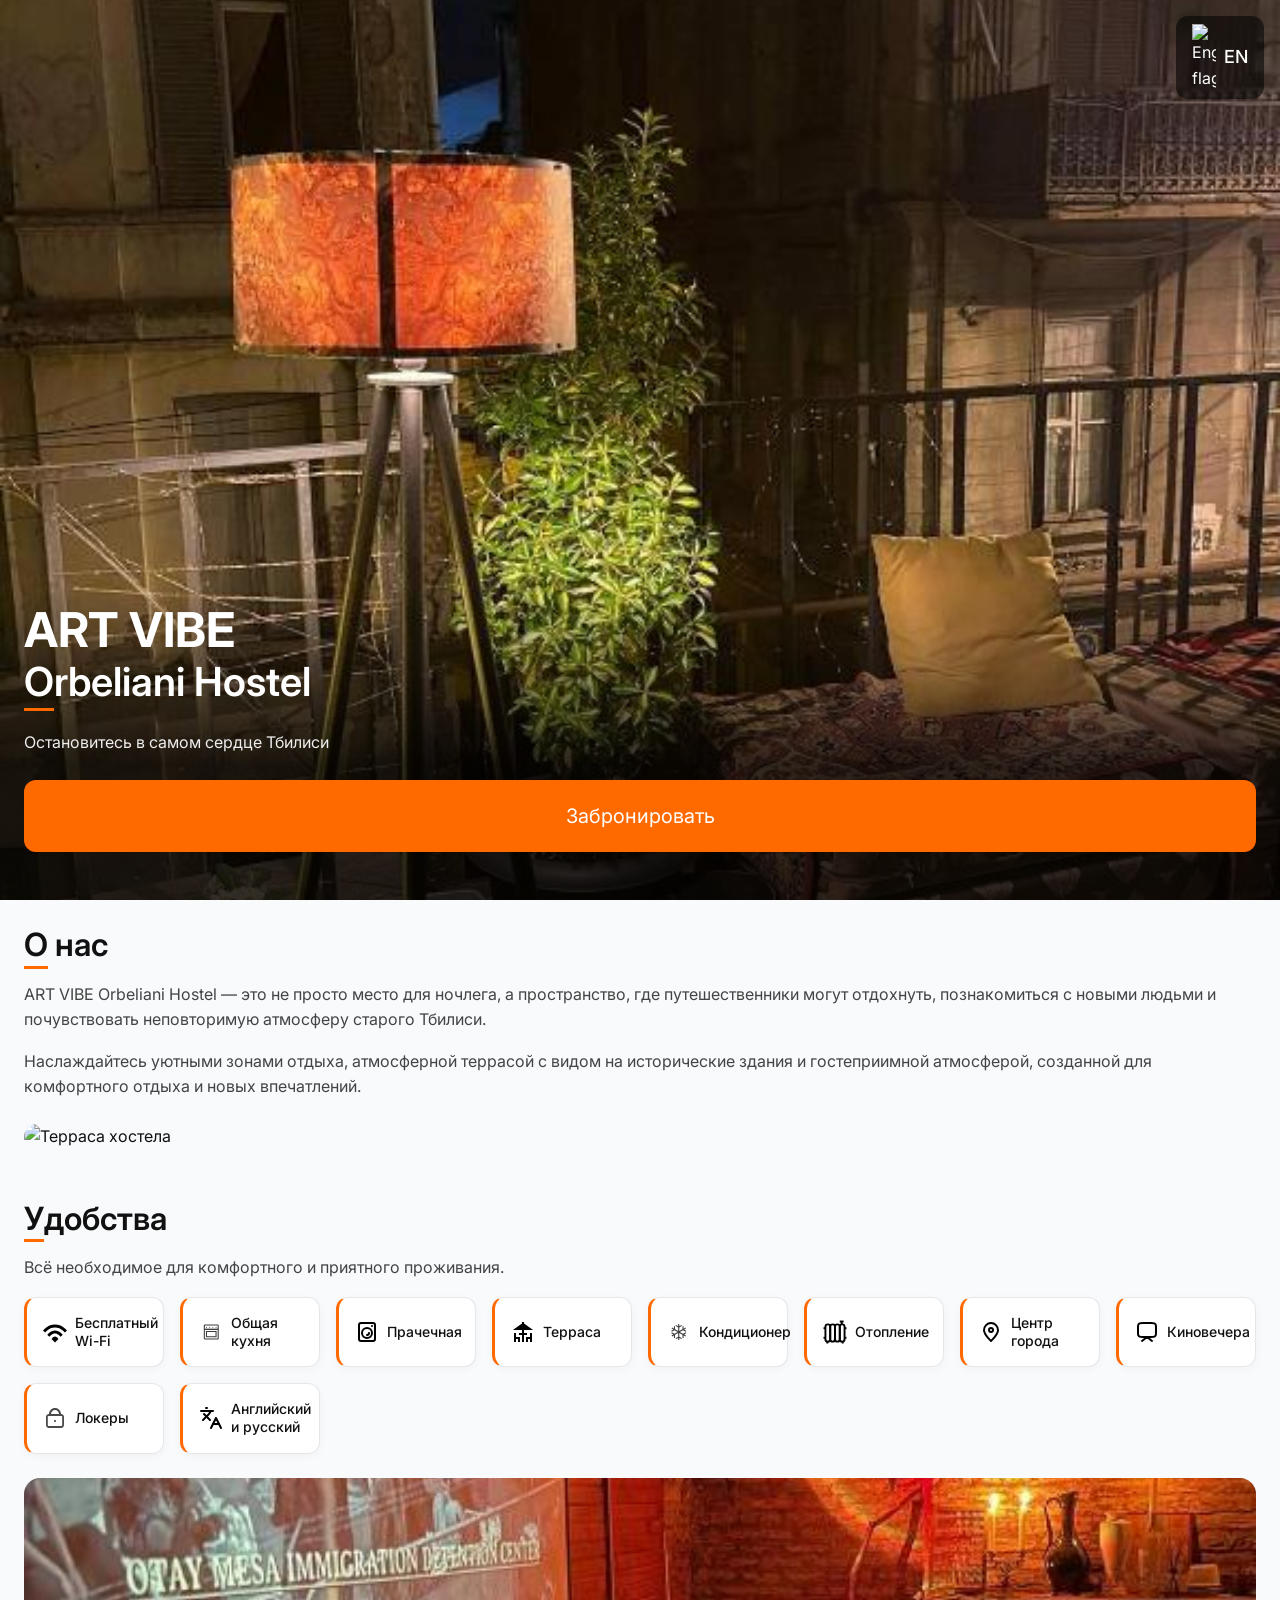
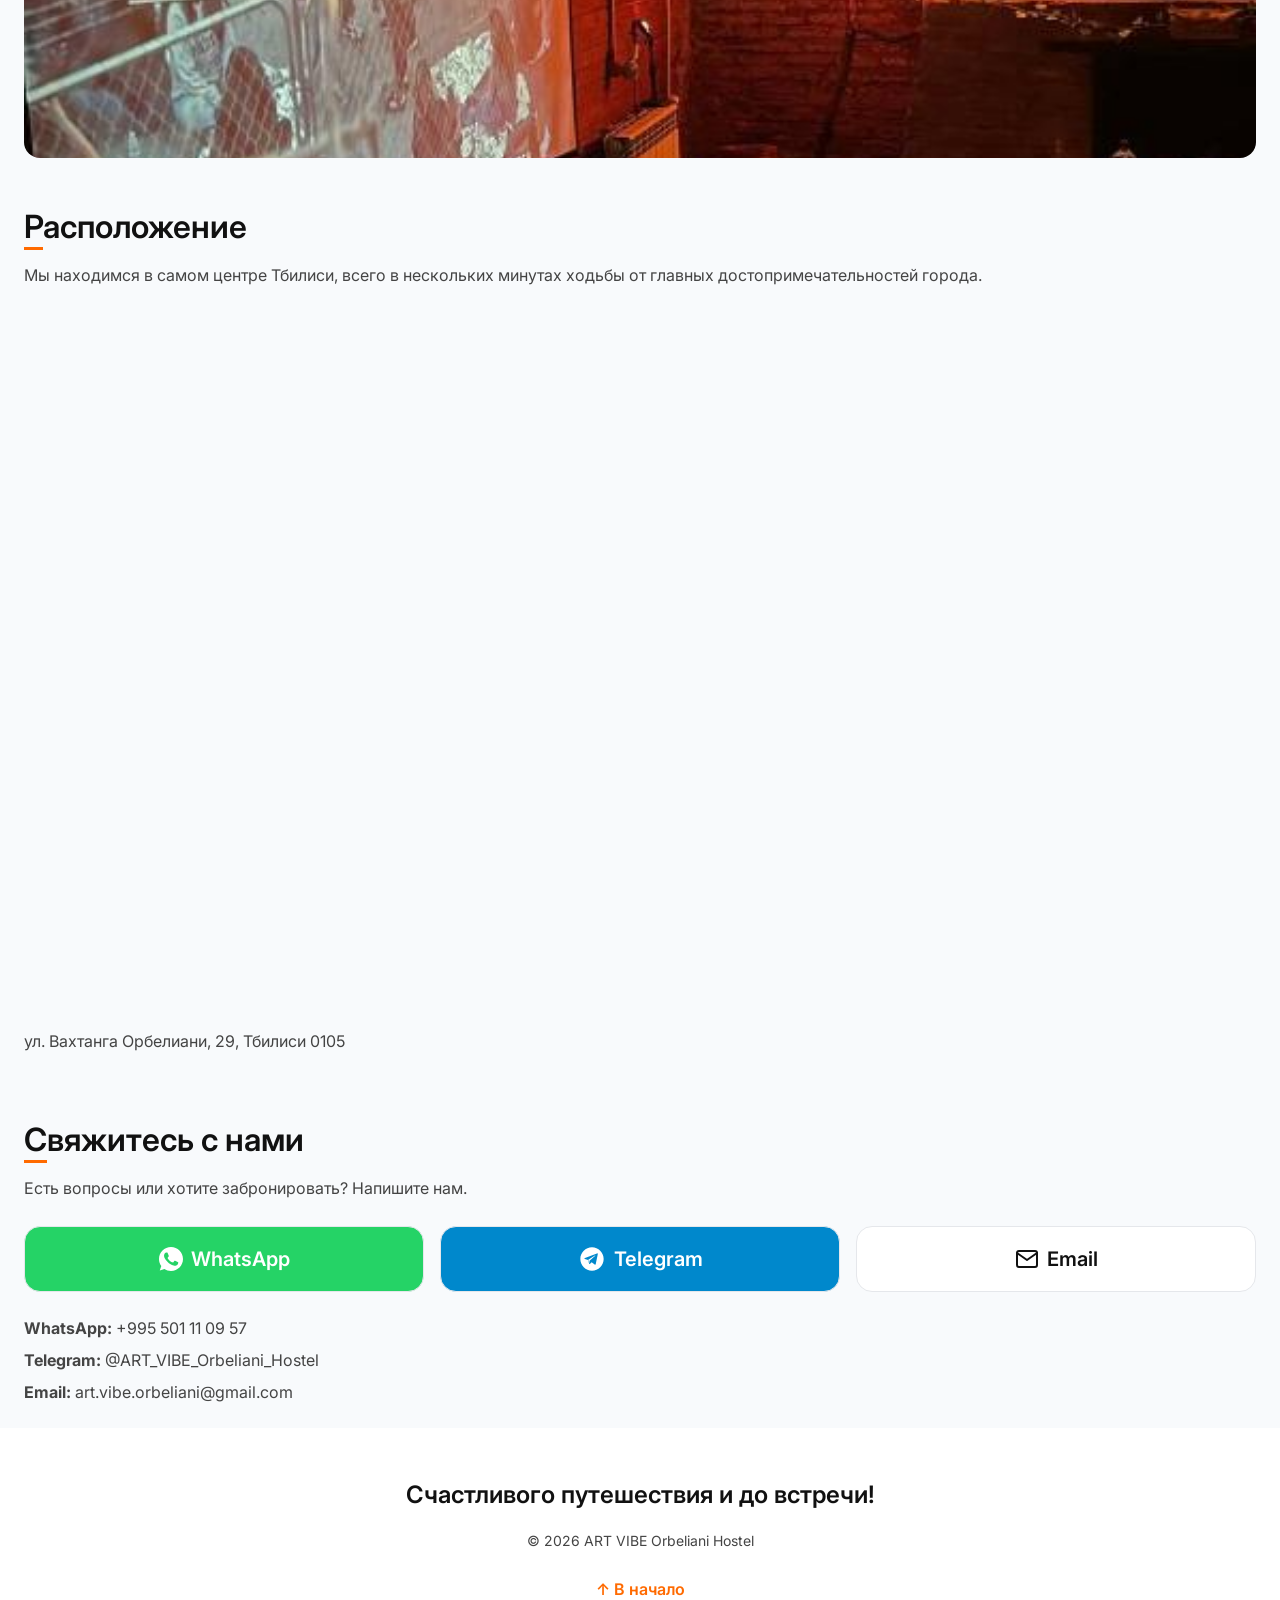
==== ru.html @ 994a5fe6 "Adjust spacing, change hostel to Hostel in the hero." ====
<!DOCTYPE html>
<html lang="ru">
<head>
  <meta charset="UTF-8" />
  <meta name="viewport" content="width=device-width, initial-scale=1.0" />
  <title>ART VIBE Orbeliani Hostel</title>
  <meta name="description" content="ART VIBE Orbeliani Hostel — уютный хостел в сердце Тбилиси. Бесплатный WiFi, общая кухня, терраса и многое другое.">
  <link rel="stylesheet" href="style.css">
  <link rel="icon" type="image/x-icon" href="Assets/favicon.ico">
</head>

<body>
  <main>

    <section id="hero">
      <a href="index.html" id="language-btn">
        <img src="Assets/Icons/uk-flag.svg" alt="English flag" aria-label="Switch to English" id="flag">
        <span>EN</span>
      </a>

      <div id="hero-overlay">
        <h1>
          <span id="big-title">ART VIBE</span>
          <span id="small-title"><span>O</span>rbeliani Hostel</span>
        </h1>

        <p id="hero-description">
          Остановитесь в самом сердце Тбилиси
        </p>

        <a id="book-btn" href="#contact">
          Забронировать
        </a>
      </div>
    </section>

    <section id="about">
      <h2><span>О</span> нас</h2>

      <p>
        ART VIBE Orbeliani Hostel — это не просто место для ночлега, а пространство, где путешественники могут отдохнуть, познакомиться с новыми людьми и почувствовать неповторимую атмосферу старого Тбилиси.
      </p>

      <p>
        Наслаждайтесь уютными зонами отдыха, атмосферной террасой с видом на исторические здания и гостеприимной атмосферой, созданной для комфортного отдыха и новых впечатлений.
      </p>

      <img src="Assets/about-image.jpg" alt="Терраса хостела" id="about-image">
    </section>

    <section id="amenities">
      <h2><span>У</span>добства</h2>

      <p>Всё необходимое для комфортного и приятного проживания.</p>

      <div id="amenities-container">

        <div class="amenity-item">
          <img src="Assets/Icons/wifi.svg" alt="Бесплатный Wi-Fi">
          <span>Бесплатный Wi-Fi</span>
        </div>

        <div class="amenity-item">
          <img src="Assets/Icons/kitchen.svg" alt="Общая кухня">
          <span>Общая кухня</span>
        </div>

        <div class="amenity-item">
          <img src="Assets/Icons/laundry.svg" alt="Прачечная">
          <span>Прачечная</span>
        </div>

        <div class="amenity-item">
          <img src="Assets/Icons/balcony.svg" alt="Терраса">
          <span>Терраса</span>
        </div>

        <div class="amenity-item">
          <img src="Assets/Icons/ac.svg" alt="Кондиционер">
          <span>Кондиционер</span>
        </div>

        <div class="amenity-item">
          <img src="Assets/Icons/heating.svg" alt="Отопление">
          <span>Отопление</span>
        </div>

        <div class="amenity-item">
          <img src="Assets/Icons/location.svg" alt="Центр города">
          <span>Центр города</span>
        </div>

        <div class="amenity-item">
          <img src="Assets/Icons/movie.svg" alt="Киновечера">
          <span>Киновечера</span>
        </div>

        <div class="amenity-item">
          <img src="Assets/Icons/locker.svg" alt="Локеры">
          <span>Локеры</span>
        </div>

        <div class="amenity-item">
          <img src="Assets/Icons/languages.svg" alt="Персонал говорит на английском и русском">
          <span>Английский и русский</span>
        </div>

      </div>

      <img src="Assets/Basement/projector.jpg" alt="Киновечер" id="amenities-image">
    </section>

    <section id="location">
      <h2><span>Р</span>асположение</h2>

      <p>
        Мы находимся в самом центре Тбилиси, всего в нескольких минутах ходьбы от главных достопримечательностей города.
      </p>

      <iframe src="https://www.google.com/maps/embed?pb=!1m18!1m12!1m3!1d2979.0069680717093!2d44.80125047466768!3d41.69878527662424!2m3!1f0!2f0!3f0!3m2!1i1024!2i768!4f13.1!3m3!1m2!1s0x40440d5fcd82bead%3A0xa5d1a25f08f03c2b!2sART%20VIBE%20Orbeliani%20Hostel!5e0!3m2!1sen!2sge!4v1784558521111!5m2!1sen!2sge"
        width="600"
        height="450"
        style="border:0;"
        allowfullscreen=""
        loading="lazy"
        referrerpolicy="strict-origin-when-cross-origin">
      </iframe>

      <p id="location-address">
        ул. Вахтанга Орбелиани, 29, Тбилиси 0105
      </p>
    </section>

    <section id="contact">
      <h2><span>С</span>вяжитесь с нами</h2>

      <p>
        Есть вопросы или хотите забронировать? Напишите нам.
      </p>

      <div class="contact-actions">
        <a href="https://wa.me/995501110957" class="contact-btn whatsapp-btn" target="_blank">
          <img src="Assets/Icons/whatsapp.svg" alt="WhatsApp">
          <span>WhatsApp</span>
        </a>

        <a href="https://t.me/ART_VIBE_Orbeliani_Hostel" class="contact-btn telegram-btn" target="_blank">
          <img src="Assets/Icons/telegram.svg" alt="Telegram">
          <span>Telegram</span>
        </a>

        <a href="mailto:art.vibe.orbeliani@gmail.com" class="contact-btn">
          <img src="Assets/Icons/email.svg" alt="Email">
          <span>Email</span>
        </a>

      </div>

      <div class="contact-info">
        <p><strong>WhatsApp:</strong> +995 501 11 09 57</p>
        <p><strong>Telegram:</strong> @ART_VIBE_Orbeliani_Hostel</p>
        <p><strong>Email:</strong> art.vibe.orbeliani@gmail.com</p>
      </div>
    </section>

  </main>

  <footer>
    <p id="footer-message">
      Счастливого путешествия и до встречи!
    </p>

    <p id="copyright">
      &copy; 2026 ART VIBE Orbeliani Hostel
    </p>

    <a href="#hero" id="back-to-top">
      ↑ В начало
    </a>
  </footer>

</body>
</html>
---- style.css ----
@import url('https://fonts.googleapis.com/css2?family=Inter:ital,opsz,wght@0,14..32,100..900;1,14..32,100..900&display=swap');

:root {
  --primary-color: #FF6A00;
  --bg-color: #FFFFFF;
  --section-bg-color: #F8FAFC;
  --text-color: #111;
  --light-text-color: #FFF;
  --secondary-text-color: #444;
  --secondary-light-text-color: #EEE;
  --border-color: #E5E7EB;

  --font-main: "Inter", system-ui, sans-serif;

  --fs-big-title: 3rem;
  --fs-title: 2.5rem;
  --fs-section-title: 2rem;
  --fs-subtitle: 1.5rem; 
  --fs-button: 1.25rem;
  --fs-body: 1rem; 
  --fs-small: 0.875rem;

  --space-1: 0.5rem;
  --space-2: 1rem;
  --space-25: 1.25rem;
  --space-3: 1.5rem; 
  --space-4: 3rem;

  --radius-sm: 0.75rem;
  --radius-md: 1rem; 
  --radius-lg: 1.5rem;
}

* {
  margin: 0;
  padding: 0;
  box-sizing: border-box;
}

  html {
  scroll-behavior: smooth;
}

body {
  font-family: var(--font-main);
  font-size: var(--fs-body); 
  line-height: 1.6; 
  color: var(--text-color); 
  background: var(--bg-color);
}

img { 
  width: 100%; 
  height: auto; 
  display: block;
  object-fit: cover;
} 

a { 
  color: inherit; 
  text-decoration: none; 
}

#hero {
  background-image: linear-gradient(to bottom, rgba(0,0,0,0) 65%, rgba(0,0,0,0.80) 85%), url('Assets/balcony.jpg');
  height: 100vh;
  background-size: cover;
  background-position: center;
  background-repeat: no-repeat;
  position: relative;
  color: var(--light-text-color);
}

#language-btn {
  position: absolute;
  right: var(--space-2);
  top: var(--space-2);

  background: rgba(0, 0, 0, 0.55);
  display: inline-flex;
  align-items: center; 
  gap: var(--space-1); 
  padding: var(--space-1) var(--space-2);
  border-radius: var(--radius-sm);
}

#flag {
  width: 24px;
}

#language-btn > span {
  font-size: 18px;
  font-weight: 500;
}

#hero-overlay {
  position: absolute;
  bottom: var(--space-4);
  padding: 0 var(--space-3);
  width: 100%;
}

h1 {
  display: flex;
  flex-direction: column;
  line-height: 1.2;
  margin-bottom: var(--space-3);
}

#big-title {
  font-size: var(--fs-big-title);
  font-weight: 700;
}

#small-title {
  font-size: var(--fs-title);
  font-weight: 600;
}

#small-title span {
  border-bottom: 3px solid var(--primary-color);
  padding-bottom: 0.1rem;
}

#hero-description {
  font-size: var(--fs-body);
  color: var(--secondary-light-text-color);
  font-weight: 400;
  margin-bottom: var(--space-3);
}

#book-btn {
  display: inline-flex;
  align-items: center;
  justify-content: center;
  gap: var(--space-1);
  background: var(--primary-color);
  color: var(--light-text-color);
  font-size: var(--fs-button);
  font-weight: 400;
  padding: var(--space-25);
  border-radius: var(--radius-sm);
  border: none;
  cursor: pointer;
  width: 100%;
} 

section:not(#hero) {
  padding:  var(--space-3) var(--space-3);
  background: var(--section-bg-color);
}
#about {
  padding-top: var(--space-4);
}

h2 {
  font-size: var(--fs-section-title);
  font-weight: 600;
  margin-bottom: var(--space-2);
  line-height: 1.3;
}

section > p {
  margin-bottom: var(--space-2);
  color: var(--secondary-text-color); 
}

section > img {
  margin-top: var(--space-3);
  border-radius: var(--radius-md);
  max-height: 280px;
}

h2 span {
  border-bottom: 3px solid var(--primary-color);
  padding-bottom: 0.1rem;
}

#amenities-container {
  display: grid;
  grid-template-columns: repeat(auto-fill, minmax(130px, 1fr));
  gap: var(--space-2);
}

.amenity-item {
  display: flex;
  align-items: center;
  gap: var(--space-1);
  
  background: var(--bg-color);
  padding: var(--space-2) var(--space-2);

  border-radius: var(--radius-sm);
  border: 1px solid var(--border-color);
  border-left: 3px solid var(--primary-color);
  box-shadow: 0 2px 8px rgba(0, 0, 0, 0.04);
}

.amenity-item > img {
  width: 1.5rem; 
  height: 1.5rem; 
  flex-shrink: 0;
}

.amenity-item span { 
  font-size: var(--fs-small); font-weight: 500; 
  line-height: 1.3; 
}

iframe {
  width: 100%;
  height: auto;
  aspect-ratio: 16 / 9;
  border: none;
  border-radius: var(--radius-md);
  margin-bottom: var(--space-2);
}

#location > p:nth-child(2) {
  margin-bottom: var(--space-3);
}
.contact-actions {
  display: grid;
  gap: var(--space-2);
  margin: var(--space-3) 0;
}

.contact-btn {
  display: flex;
  align-items: center;
  justify-content: center;
  gap: var(--space-1);

  width: 100%;
  padding: var(--space-2);

  background: var(--bg-color);
  border: 1px solid var(--border-color);
  border-radius: var(--radius-md);

  font-weight: 600;
  font-size: var(--fs-button);

  transition: transform 0.2s ease,
              box-shadow 0.2s ease,
              background-color 0.2s ease;
}

.contact-btn img {
  width: 1.5rem;
  height: 1.5rem;
}

.telegram-btn img {
  width: 1.75rem;
  height: 1.75rem;
}

.whatsapp-btn {
  background: #25D366;
  color: var(--light-text-color);
}

.telegram-btn {
  background: #0088CC;
  color: var(--light-text-color);
}

.contact-btn:hover {
  transform: translateY(-2px);
  box-shadow: 0 6px 16px rgba(0, 0, 0, 0.08);
}

.contact-info {
  display: grid;
  gap: 0.5rem;
  margin-top: var(--space-3);
}

.contact-info p {
  color: var(--secondary-text-color);
  line-height: 1.5;
}

@media (min-width: 768px) {
  .contact-actions {
    grid-template-columns: repeat(3, 1fr);
  }
}

footer {
  padding: var(--space-4) var(--space-3);

  display: flex;
  flex-direction: column;
  align-items: center;
  gap: var(--space-2);

  text-align: center;
}

#footer-message {
  font-size: var(--fs-subtitle);
  font-weight: 600;
}

#copyright {
  font-size: var(--fs-small);
  color: var(--secondary-text-color);
}

#back-to-top {
  margin-top: var(--space-1);
  color: var(--primary-color);
  font-weight: 600;
  transition: opacity 0.2s ease;
}

#back-to-top:hover {
  opacity: 0.8;
}
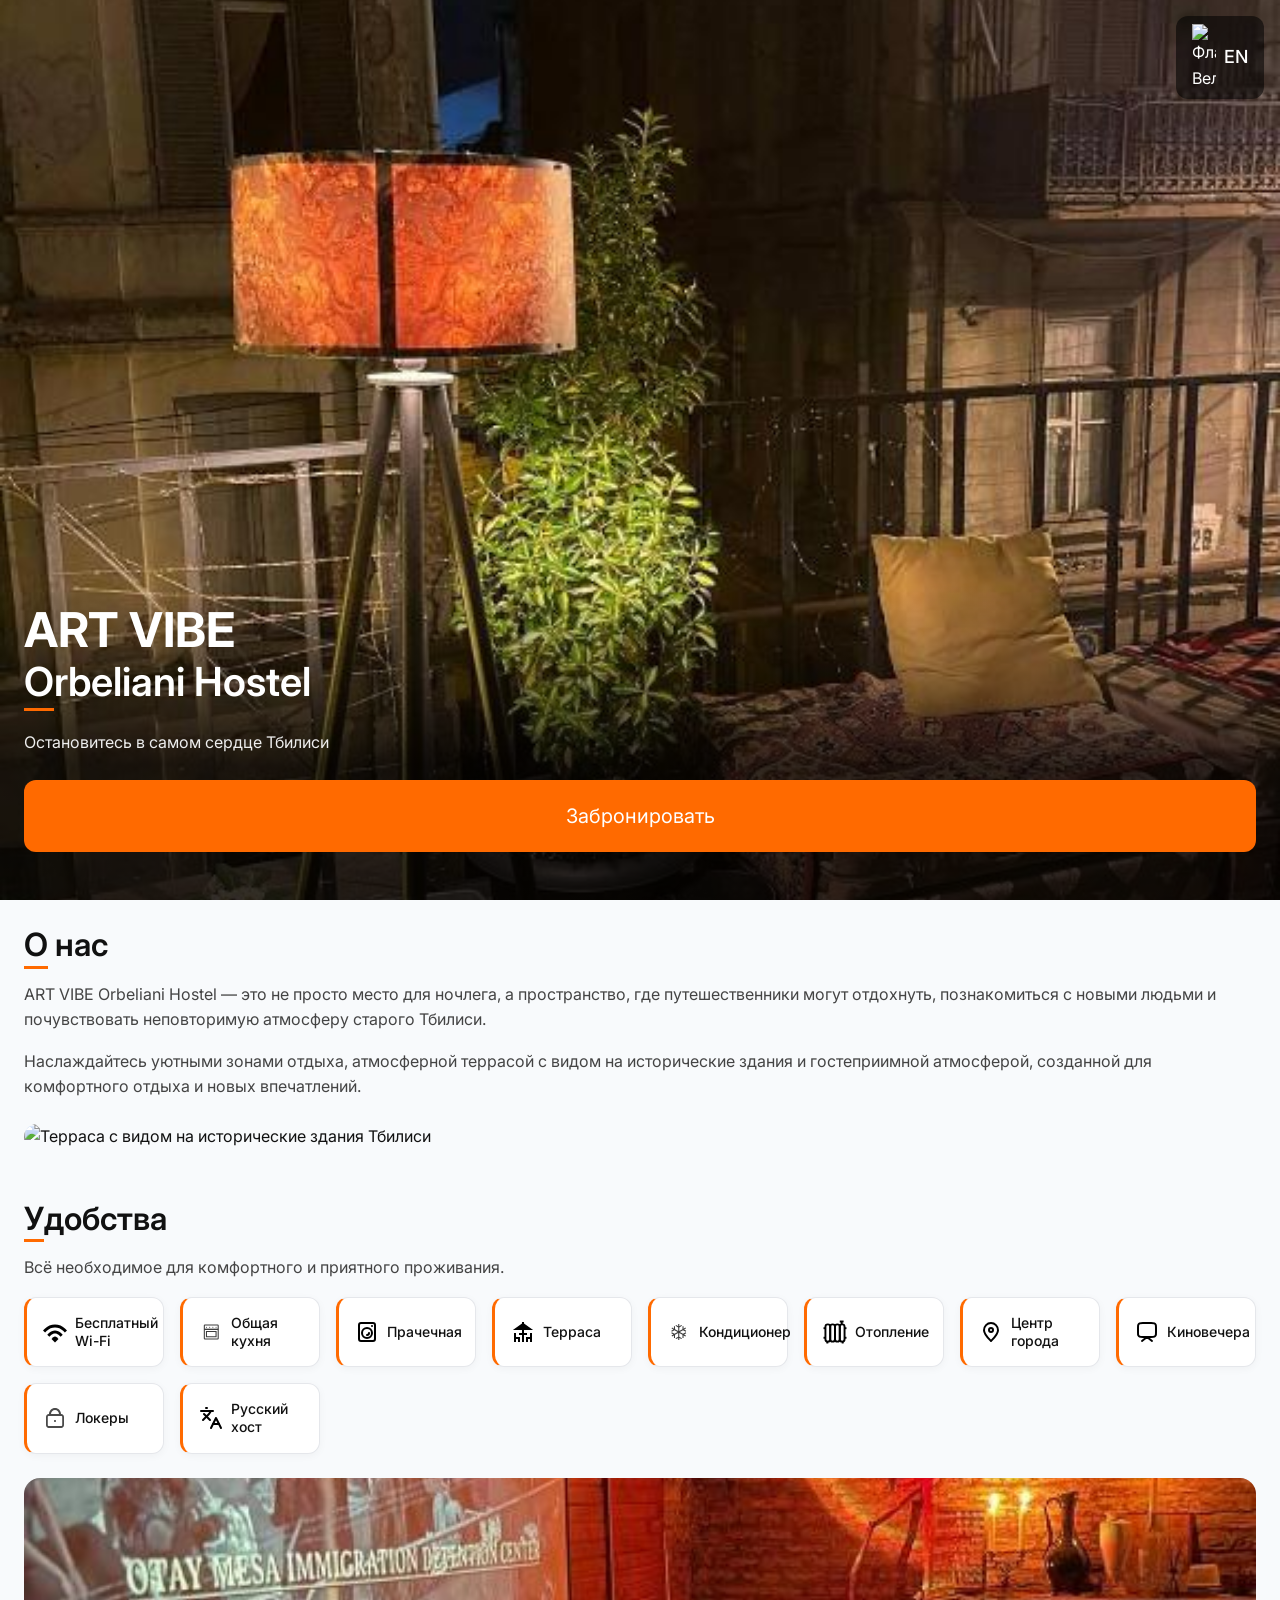
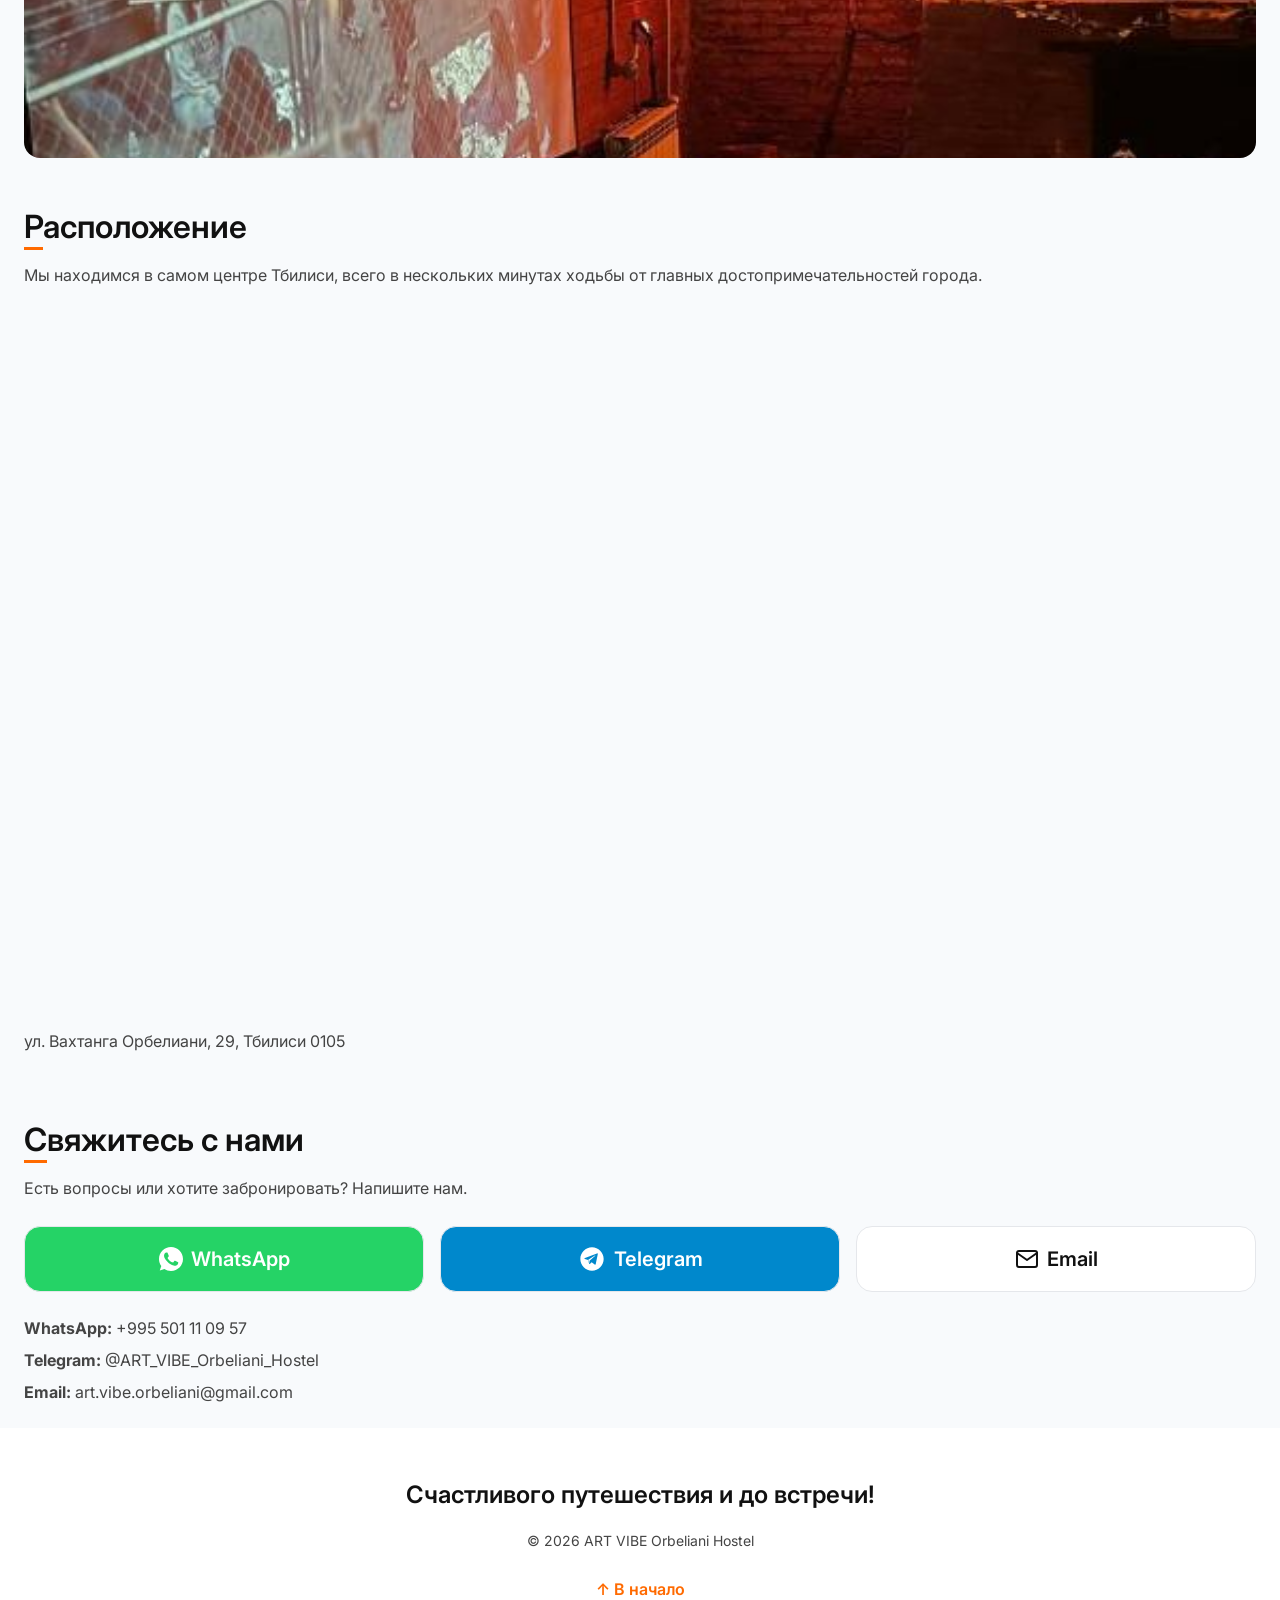
==== commit 9f8607ac: "Improve SEO. accessibility, Russian translation, change height of hero section to 100dvh with a fall" ====
--- a/ru.html
+++ b/ru.html
@@ -3,8 +3,8 @@
 <head>
   <meta charset="UTF-8" />
   <meta name="viewport" content="width=device-width, initial-scale=1.0" />
-  <title>ART VIBE Orbeliani Hostel</title>
-  <meta name="description" content="ART VIBE Orbeliani Hostel — уютный хостел в сердце Тбилиси. Бесплатный WiFi, общая кухня, терраса и многое другое.">
+  <title>ART VIBE Orbeliani Hostel | Hostel in Central Tbilisi</title>
+  <meta name="description" content="Ищете жилье в центре Тбилиси? Хостел ART VIBE Orbeliani предлагает комфортные комнаты, бесплатный Wi-Fi, кухню и террасу. Забронируйте напрямую прямо сейчас!">
   <link rel="stylesheet" href="style.css">
   <link rel="icon" type="image/x-icon" href="Assets/favicon.ico">
 </head>
@@ -14,7 +14,7 @@
 
     <section id="hero">
       <a href="index.html" id="language-btn">
-        <img src="Assets/Icons/uk-flag.svg" alt="English flag" aria-label="Switch to English" id="flag">
+        <img src="Assets/Icons/uk-flag.svg" alt="Флаг Великобритании" aria-label="Переключить на английский" id="flag">
         <span>EN</span>
       </a>
 
@@ -45,7 +45,10 @@
         Наслаждайтесь уютными зонами отдыха, атмосферной террасой с видом на исторические здания и гостеприимной атмосферой, созданной для комфортного отдыха и новых впечатлений.
       </p>
 
-      <img src="Assets/about-image.jpg" alt="Терраса хостела" id="about-image">
+      <img src="Assets/about-image.jpg" 
+        alt="Терраса с видом на исторические здания Тбилиси" 
+        id="about-image"
+        loading="lazy">
     </section>
 
     <section id="amenities">
@@ -53,71 +56,70 @@
 
       <p>Всё необходимое для комфортного и приятного проживания.</p>
 
-      <div id="amenities-container">
-
-        <div class="amenity-item">
-          <img src="Assets/Icons/wifi.svg" alt="Бесплатный Wi-Fi">
+      <ul id="amenities-container">
+        <li class="amenity-item">
+          <img src="Assets/Icons/wifi.svg" alt="">
           <span>Бесплатный Wi-Fi</span>
-        </div>
-
-        <div class="amenity-item">
-          <img src="Assets/Icons/kitchen.svg" alt="Общая кухня">
+        </li>
+
+        <li class="amenity-item">
+          <img src="Assets/Icons/kitchen.svg" alt="">
           <span>Общая кухня</span>
-        </div>
-
-        <div class="amenity-item">
-          <img src="Assets/Icons/laundry.svg" alt="Прачечная">
+        </li>
+
+        <li class="amenity-item">
+          <img src="Assets/Icons/laundry.svg" alt="">
           <span>Прачечная</span>
-        </div>
-
-        <div class="amenity-item">
-          <img src="Assets/Icons/balcony.svg" alt="Терраса">
+        </li>
+
+        <li class="amenity-item">
+          <img src="Assets/Icons/balcony.svg" alt="">
           <span>Терраса</span>
-        </div>
-
-        <div class="amenity-item">
-          <img src="Assets/Icons/ac.svg" alt="Кондиционер">
+        </li>
+
+        <li class="amenity-item">
+          <img src="Assets/Icons/ac.svg" alt="" aria-hidden="true">
           <span>Кондиционер</span>
-        </div>
-
-        <div class="amenity-item">
-          <img src="Assets/Icons/heating.svg" alt="Отопление">
+        </li>
+
+        <li class="amenity-item">
+          <img src="Assets/Icons/heating.svg" alt="" aria-hidden="true">
           <span>Отопление</span>
-        </div>
-
-        <div class="amenity-item">
-          <img src="Assets/Icons/location.svg" alt="Центр города">
+        </li>
+
+        <li class="amenity-item">
+          <img src="Assets/Icons/location.svg" alt="" aria-hidden="true">
           <span>Центр города</span>
-        </div>
-
-        <div class="amenity-item">
-          <img src="Assets/Icons/movie.svg" alt="Киновечера">
+        </li>
+
+        <li class="amenity-item">
+          <img src="Assets/Icons/movie.svg" alt="" aria-hidden="true">
           <span>Киновечера</span>
-        </div>
-
-        <div class="amenity-item">
-          <img src="Assets/Icons/locker.svg" alt="Локеры">
+        </li>
+
+        <li class="amenity-item">
+          <img src="Assets/Icons/locker.svg" alt="" aria-hidden="true">
           <span>Локеры</span>
-        </div>
-
-        <div class="amenity-item">
-          <img src="Assets/Icons/languages.svg" alt="Персонал говорит на английском и русском">
-          <span>Английский и русский</span>
-        </div>
-
-      </div>
-
-      <img src="Assets/Basement/projector.jpg" alt="Киновечер" id="amenities-image">
+        </li>
+
+        <li class="amenity-item">
+          <img src="Assets/Icons/languages.svg" alt="" aria-hidden="true">
+          <span>Русский хост</span>
+        </li>
+      </ul>
+
+      <img src="Assets/Basement/projector.jpg" 
+        alt="Уютный киновечер с проектором в хостеле ART VIBE Orbeliani" 
+        id="amenities-image"
+        loading="lazy">
     </section>
 
     <section id="location">
       <h2><span>Р</span>асположение</h2>
-
-      <p>
-        Мы находимся в самом центре Тбилиси, всего в нескольких минутах ходьбы от главных достопримечательностей города.
-      </p>
-
-      <iframe src="https://www.google.com/maps/embed?pb=!1m18!1m12!1m3!1d2979.0069680717093!2d44.80125047466768!3d41.69878527662424!2m3!1f0!2f0!3f0!3m2!1i1024!2i768!4f13.1!3m3!1m2!1s0x40440d5fcd82bead%3A0xa5d1a25f08f03c2b!2sART%20VIBE%20Orbeliani%20Hostel!5e0!3m2!1sen!2sge!4v1784558521111!5m2!1sen!2sge"
+      <p>Мы находимся в самом центре Тбилиси, всего в нескольких минутах ходьбы от главных достопримечательностей города.</p>
+
+      <iframe 
+        src="https://www.google.com/maps/embed?pb=!1m18!1m12!1m3!1d2979.0069680717093!2d44.80125047466768!3d41.69878527662424!2m3!1f0!2f0!3f0!3m2!1i1024!2i768!4f13.1!3m3!1m2!1s0x40440d5fcd82bead%3A0xa5d1a25f08f03c2b!2sART%20VIBE%20Orbeliani%20Hostel!5e0!3m2!1sen!2sge!4v1784558521111!5m2!1sen!2sge"
         width="600"
         height="450"
         style="border:0;"
@@ -139,21 +141,38 @@
       </p>
 
       <div class="contact-actions">
-        <a href="https://wa.me/995501110957" class="contact-btn whatsapp-btn" target="_blank">
-          <img src="Assets/Icons/whatsapp.svg" alt="WhatsApp">
+        <a 
+          href="https://wa.me/995501110957" 
+          class="contact-btn whatsapp-btn" 
+          target="_blank" 
+          rel="noopener noreferrer"
+          aria-label="Написать через WhatsApp (откроется в новой вкладке)"
+        >
+          <img src="Assets/Icons/whatsapp.svg" aria-hidden="true">
           <span>WhatsApp</span>
         </a>
 
-        <a href="https://t.me/ART_VIBE_Orbeliani_Hostel" class="contact-btn telegram-btn" target="_blank">
-          <img src="Assets/Icons/telegram.svg" alt="Telegram">
+        <a 
+          href="https://t.me/ART_VIBE_Orbeliani_Hostel" 
+          class="contact-btn telegram-btn" 
+          target="_blank" 
+          rel="noopener noreferrer"
+          aria-label="Написать через Telegram (откроется в новой вкладке)"
+        >
+          <img src="Assets/Icons/telegram.svg" aria-hidden="true">
           <span>Telegram</span>
         </a>
 
-        <a href="mailto:art.vibe.orbeliani@gmail.com" class="contact-btn">
-          <img src="Assets/Icons/email.svg" alt="Email">
+        <a 
+          href="mailto:art.vibe.orbeliani@gmail.com" 
+          class="contact-btn" 
+          target="_blank" 
+          rel="noopener noreferrer"
+          aria-label="Написать на почту (откроется в новой вкладке)"
+        >
+          <img src="Assets/Icons/email.svg" aria-hidden="true">
           <span>Email</span>
         </a>
-
       </div>
 
       <div class="contact-info">
--- a/style.css
+++ b/style.css
@@ -37,7 +37,7 @@
   box-sizing: border-box;
 }
 
-  html {
+html {
   scroll-behavior: smooth;
 }
 
@@ -64,6 +64,7 @@
 #hero {
   background-image: linear-gradient(to bottom, rgba(0,0,0,0) 65%, rgba(0,0,0,0.80) 85%), url('Assets/balcony.jpg');
   height: 100vh;
+  height: 100dvh;
   background-size: cover;
   background-position: center;
   background-repeat: no-repeat;
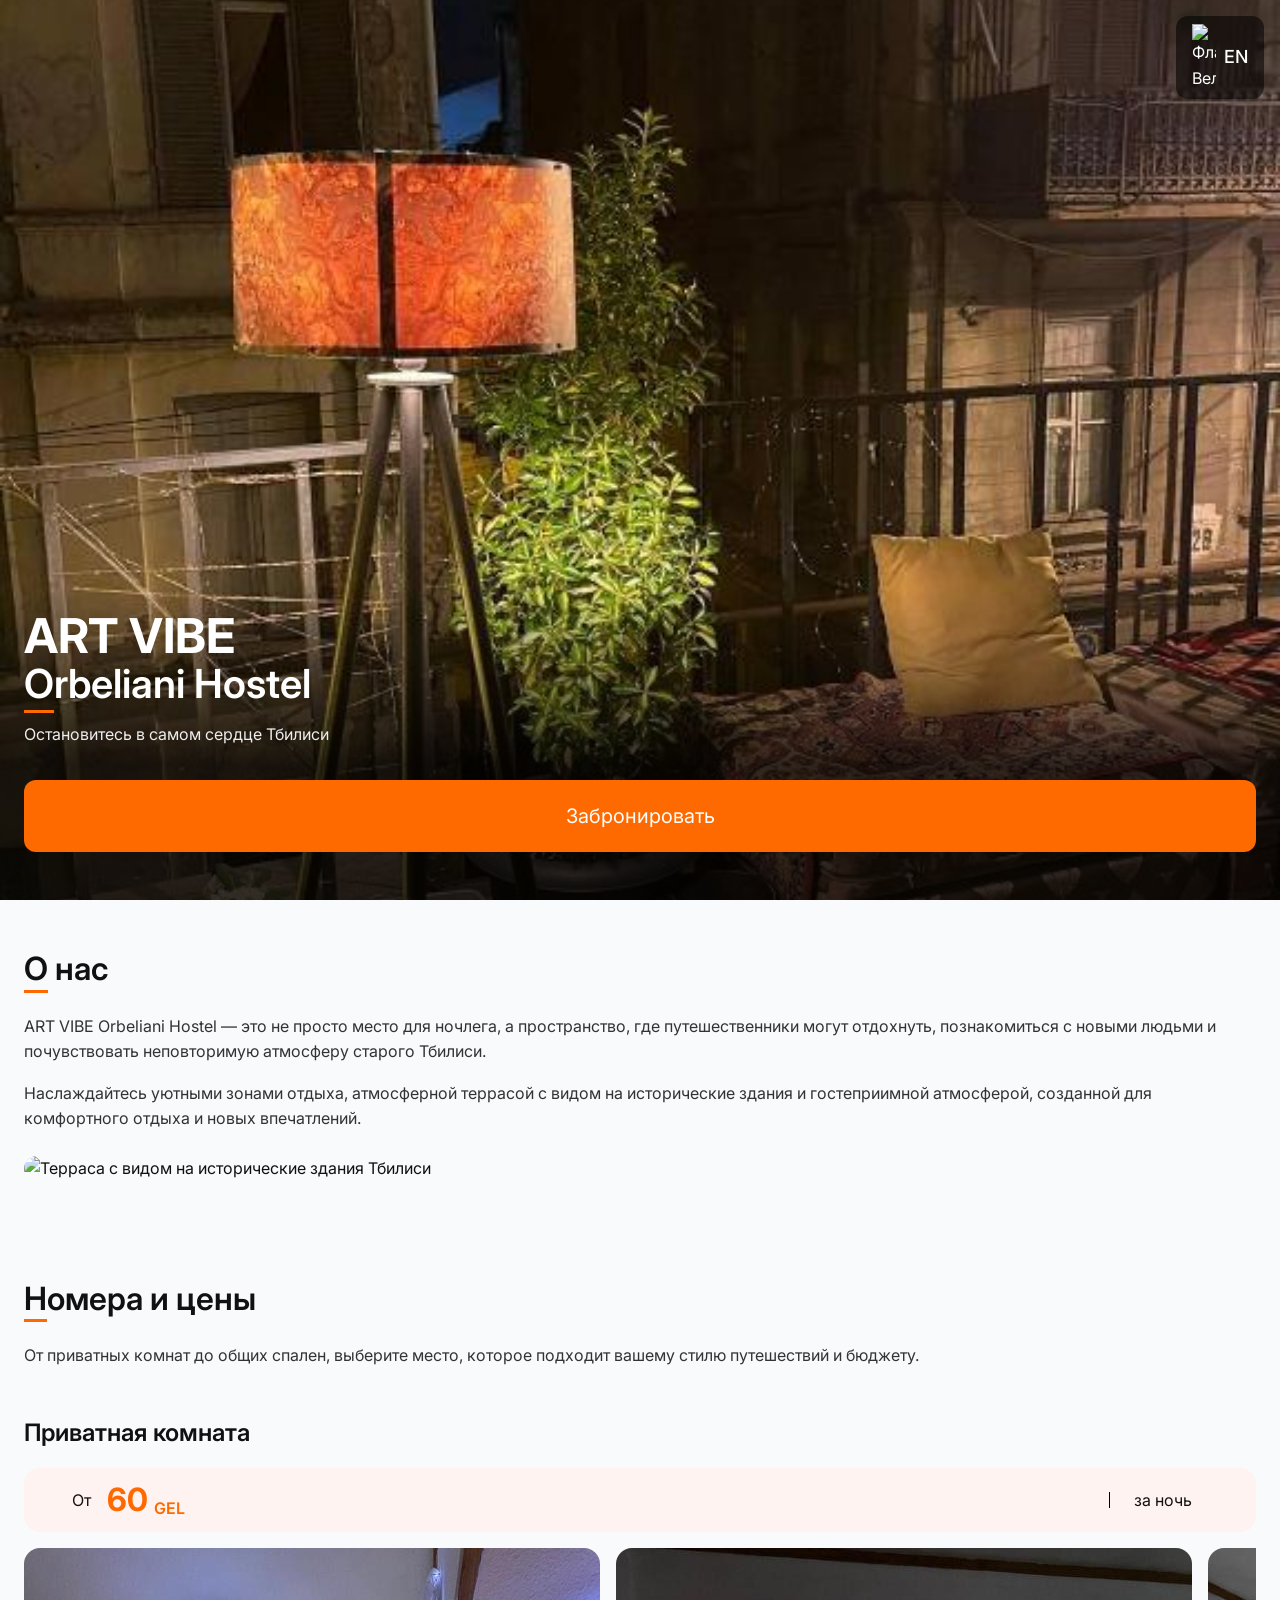
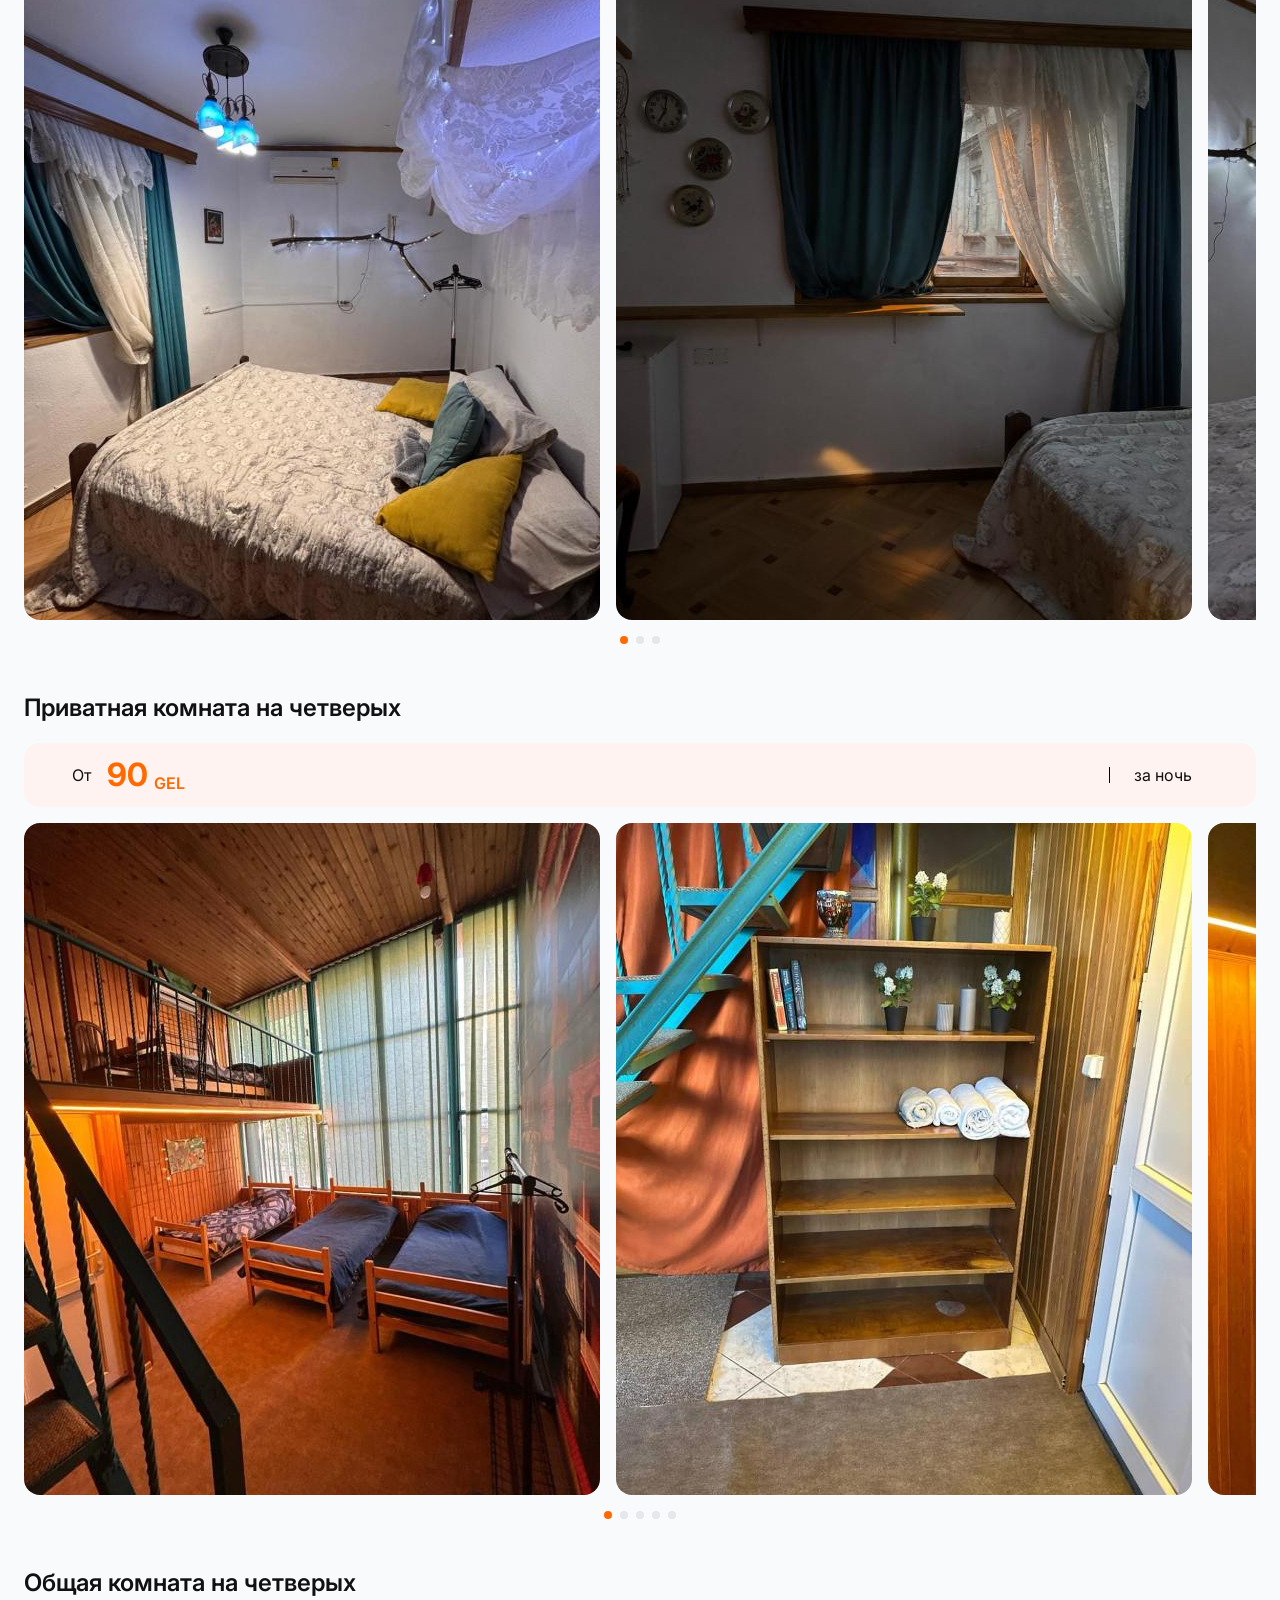
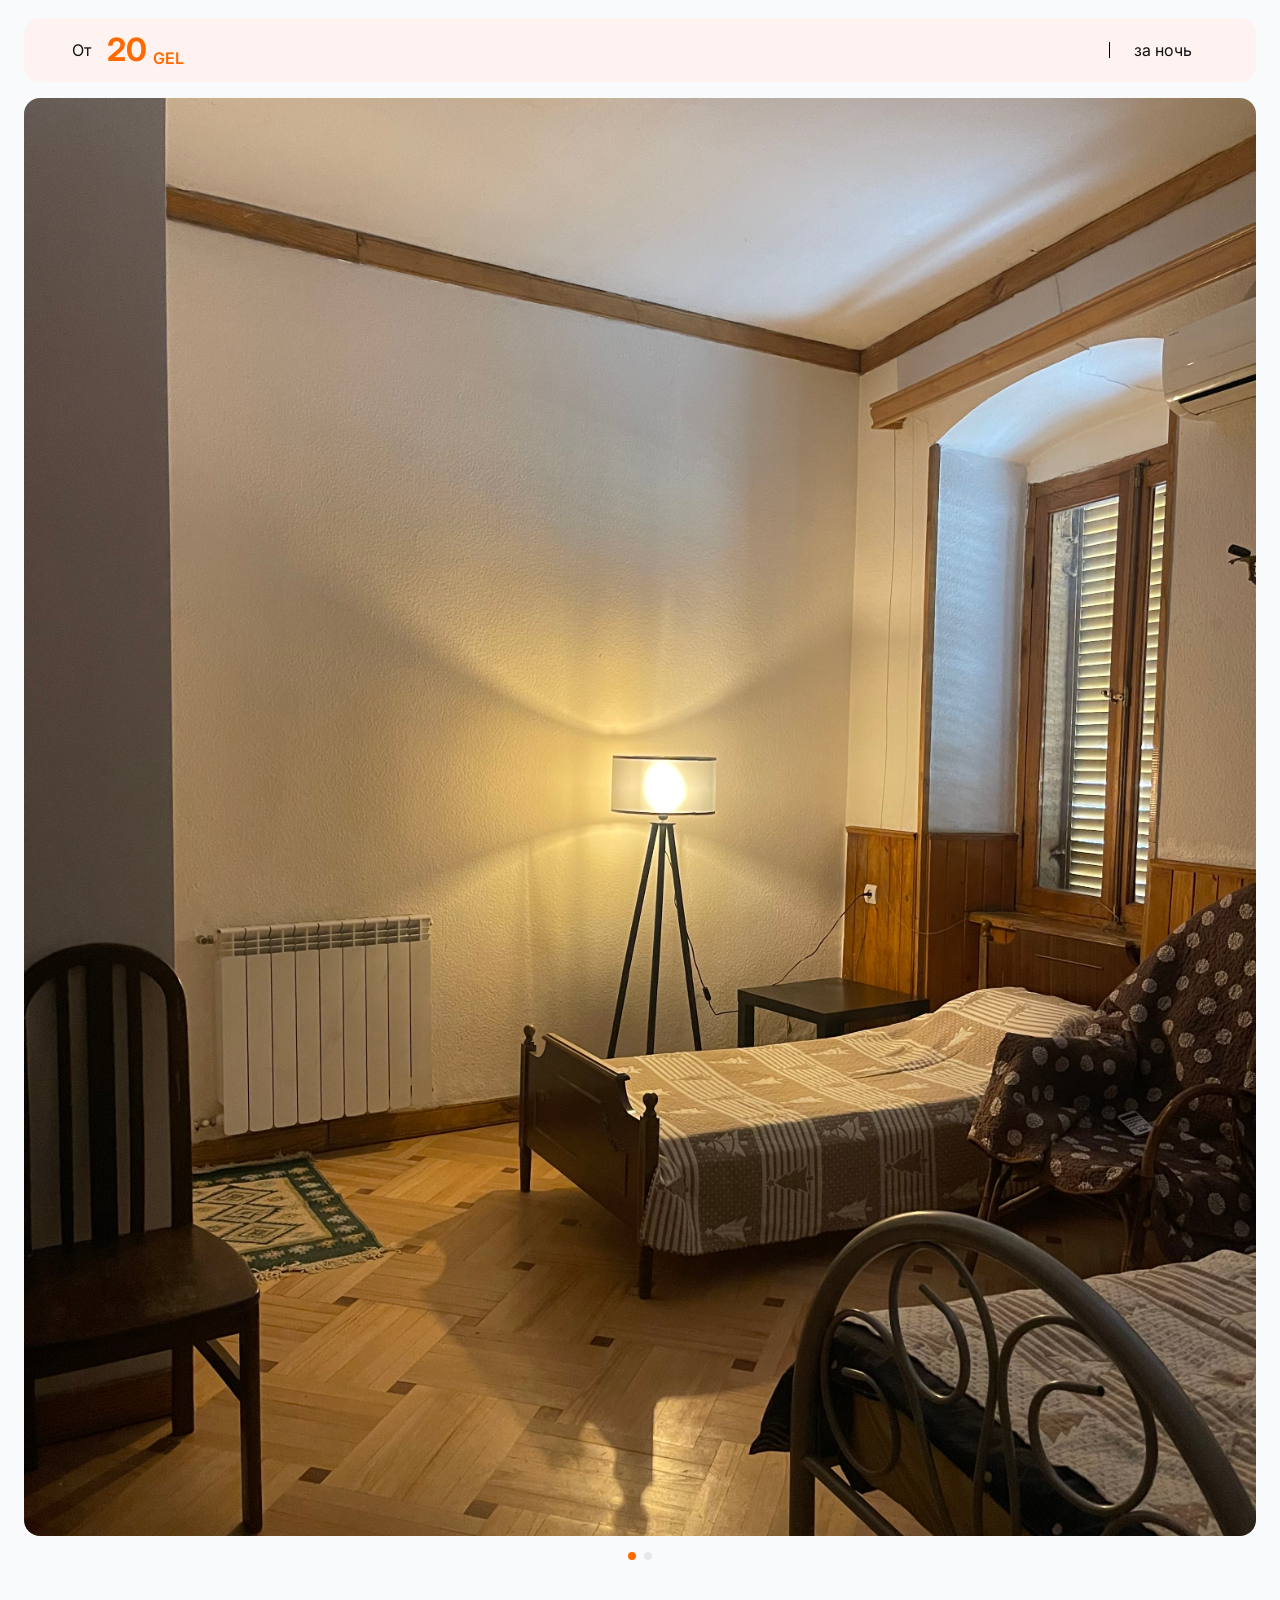
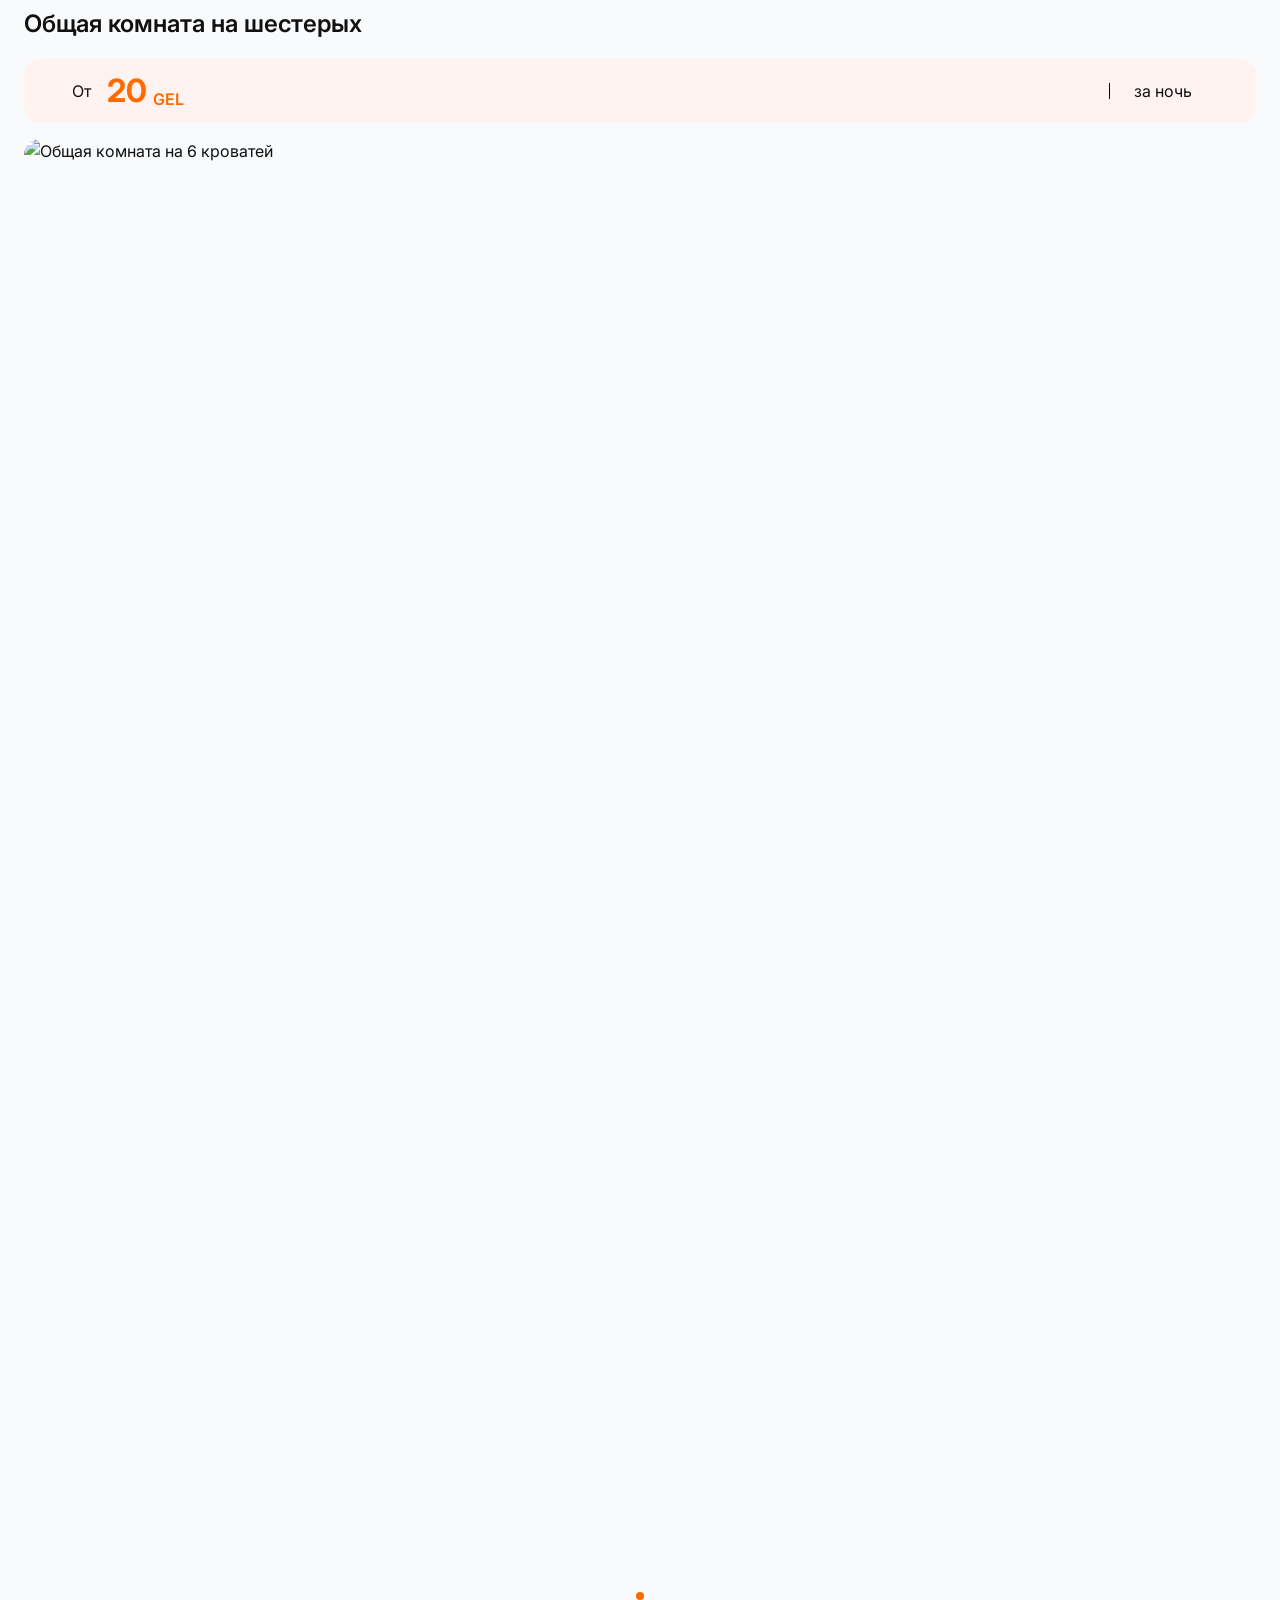
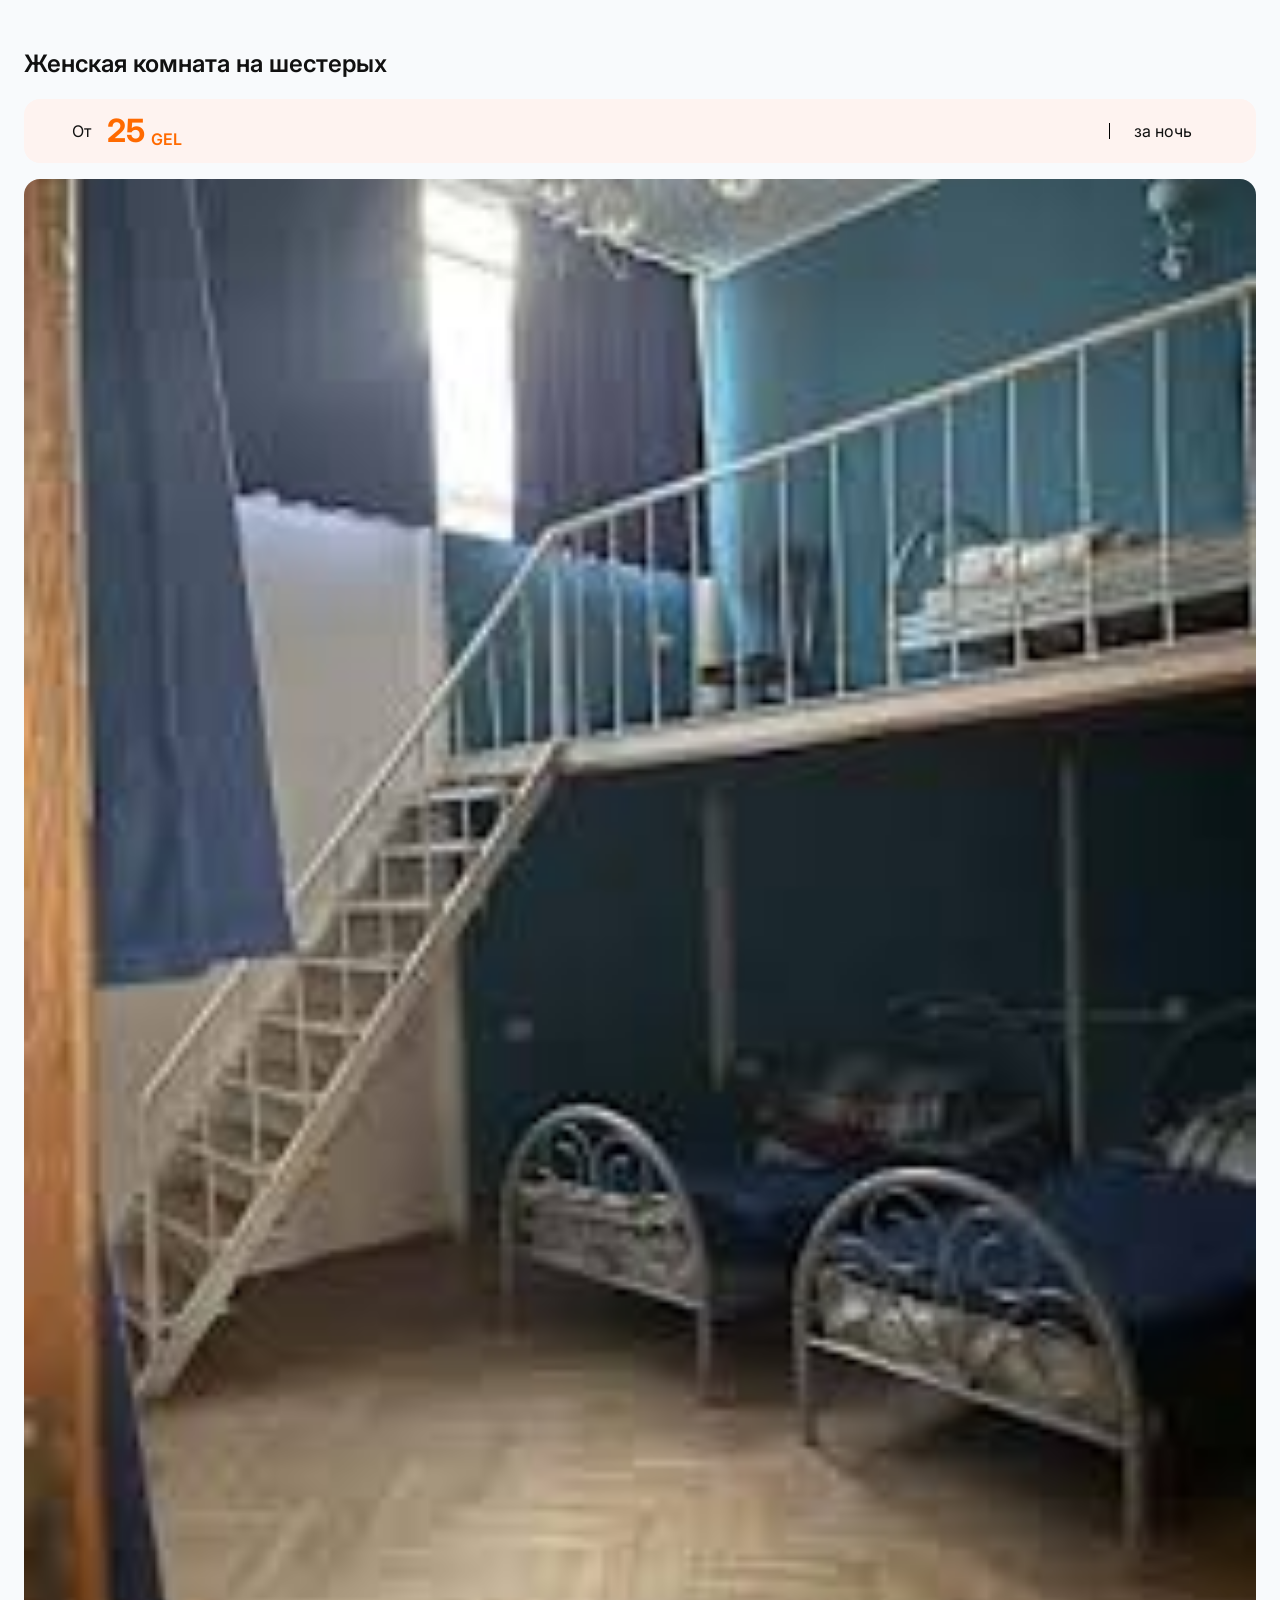
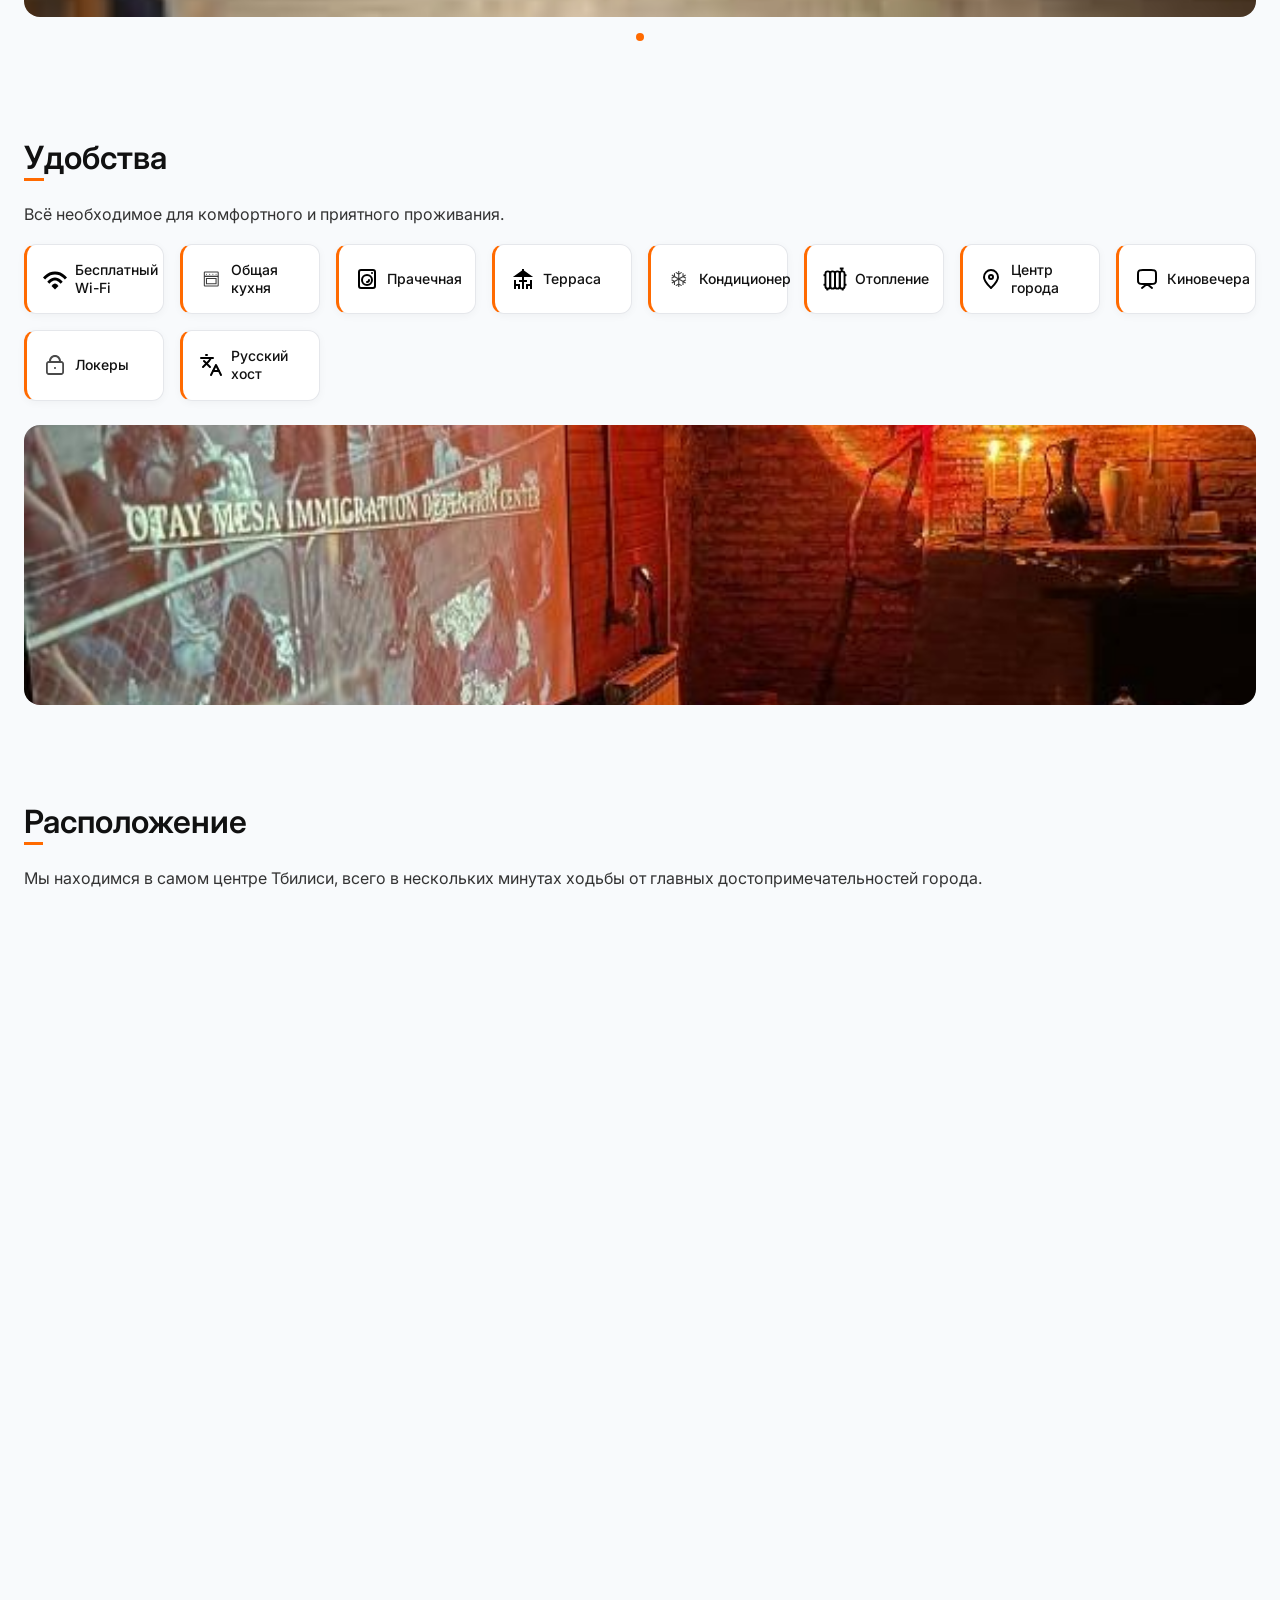
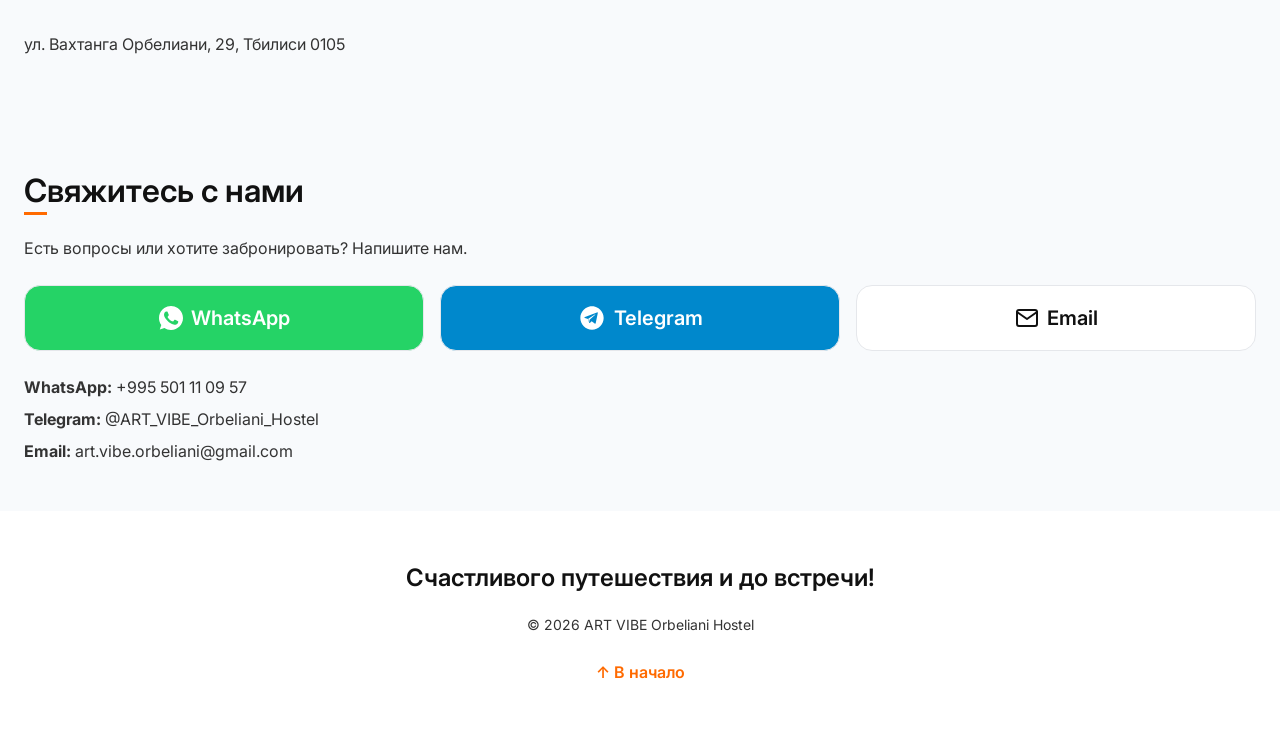
==== commit e8947ee4: "Add html and css for rooms section" ====
--- a/ru.html
+++ b/ru.html
@@ -6,15 +6,13 @@
   <title>ART VIBE Orbeliani Hostel | Hostel in Central Tbilisi</title>
   <meta name="description" content="Ищете жилье в центре Тбилиси? Хостел ART VIBE Orbeliani предлагает комфортные комнаты, бесплатный Wi-Fi, кухню и террасу. Забронируйте напрямую прямо сейчас!">
   <link rel="stylesheet" href="style.css">
-  <link rel="icon" type="image/x-icon" href="Assets/favicon.ico">
+  <link rel="icon" type="image/x-icon" href="Assets/Icons/favicon.ico">
 </head>
-
 <body>
   <main>
-
     <section id="hero">
-      <a href="index.html" id="language-btn">
-        <img src="Assets/Icons/uk-flag.svg" alt="Флаг Великобритании" aria-label="Переключить на английский" id="flag">
+      <a href="index.html" id="language-btn" aria-label="Переключить на английский">
+        <img src="Assets/Icons/uk-flag.svg" alt="Флаг Великобритании" id="flag">
         <span>EN</span>
       </a>
 
@@ -49,6 +47,120 @@
         alt="Терраса с видом на исторические здания Тбилиси" 
         id="about-image"
         loading="lazy">
+    </section>
+
+    <section id="rooms">
+      <h2><span>Н</span>омера и цены</h2>
+      <p>От приватных комнат до общих спален, выберите место, которое подходит вашему стилю путешествий и бюджету.</p>
+      <div class="room-card">
+        <div class="room-header">
+          <h3>Приватная комната</h3>
+
+          <div class="room-price">
+            <span class="price-prefix">От</span>
+            <span class="price">60</span>
+            <span class="currency">GEL</span>
+            <span class="price-period">за ночь</span>
+          </div>
+        </div>
+
+        <div class="room-images">
+          <img src="Assets/VIP3/vip3.jpg" alt="Приватная комната" loading="lazy">
+          <img src="Assets/VIP3/vip3-1.jpg" alt="Приватная комната" loading="lazy">
+          <img src="Assets/VIP3/vip3-2.jpg" alt="Приватная комната" loading="lazy">
+        </div>
+        <div class="image-dots" aria-label="Image navigation">
+          <span class="dot active"></span>
+          <span class="dot"></span>
+          <span class="dot"></span>
+        </div>
+      </div>
+
+      <div class="room-card">
+        <div class="room-header">
+          <h3>Приватная комната на четверых</h3>
+
+          <div class="room-price">
+            <span class="price-prefix">От</span>
+            <span class="price">90</span>
+            <span class="currency">GEL</span>
+            <span class="price-period">за ночь</span>
+          </div>
+        </div>
+        <div class="room-images">
+          <img src="Assets/VIP5/vip5.jpg" alt="Приватная комната на 4" loading="lazy">
+          <img src="Assets/VIP5/vip5-1.jpg" alt="Приватная комната на 4" loading="lazy">
+          <img src="Assets/VIP5/vip5-2.jpg" alt="Приватная комната на 4" loading="lazy">
+          <img src="Assets/VIP5/vip5-4.jpg" alt="Приватная комната на 4" loading="lazy">
+          <img src="Assets/VIP5/vip5-5.jpg" alt="Приватная комната на 4" loading="lazy">
+        </div>
+        <div class="image-dots" aria-label="Image navigation">
+          <span class="dot active"></span>
+          <span class="dot"></span>
+          <span class="dot"></span>
+          <span class="dot"></span>
+          <span class="dot"></span>
+        </div>
+      </div>
+
+      <div class="room-card">
+        <div class="room-header">
+          <h3>Общая комната на четверых</h3>
+
+          <div class="room-price">
+            <span class="price-prefix">От</span>
+            <span class="price">20</span>
+            <span class="currency">GEL</span>
+            <span class="price-period">за ночь</span>
+          </div>
+        </div>
+        <div class="room-images">
+          <img src="Assets/Dorm4/dorm-4.jpg" alt="Общая комната на 4 кровати" loading="lazy">
+          <img src="Assets/Dorm4/toilet.jpg" alt="Общая комната на 4 кровати" loading="lazy">
+        </div>
+        <div class="image-dots" aria-label="Image navigation">
+          <span class="dot active"></span>
+          <span class="dot"></span>
+        </div>
+      </div>
+
+      <div class="room-card">
+        <div class="room-header">
+          <h3>Общая комната на шестерых</h3>
+
+          <div class="room-price">
+            <span class="price-prefix">От</span>
+            <span class="price">20</span>
+            <span class="currency">GEL</span>
+            <span class="price-period">за ночь</span>
+          </div>
+        </div>
+        <div class="room-images">
+          <img src="Assets/Dorm6/dorm-6.jpg" alt="Общая комната на 6 кроватей" loading="lazy">
+        </div>
+        <div class="image-dots" aria-label="Image navigation">
+          <span class="dot active"></span>
+        </div>
+      </div>
+
+      <div class="room-card">
+        <div class="room-header">
+          <h3>Женская комната на шестерых</h3>
+
+          <div class="room-price">
+            <span class="price-prefix">От</span>
+            <span class="price">25</span>
+            <span class="currency">GEL</span>
+            <span class="price-period">за ночь</span>
+          </div>
+        </div>
+        <div class="room-images">
+          <img src="Assets/Female-dorm/female-dorm.jpg" alt="Женская комната на 6 кроватей" loading="lazy">
+        </div>
+        <div class="image-dots" aria-label="Image navigation">
+          <span class="dot active"></span>
+        </div>
+      </div>
     </section>
 
     <section id="amenities">
@@ -181,7 +293,6 @@
         <p><strong>Email:</strong> art.vibe.orbeliani@gmail.com</p>
       </div>
     </section>
-
   </main>
 
   <footer>
@@ -198,5 +309,6 @@
     </a>
   </footer>
 
+  <script src="script.js"></script>
 </body>
 </html>
--- a/style.css
+++ b/style.css
@@ -2,11 +2,12 @@
 
 :root {
   --primary-color: #FF6A00;
+  --light-primary-color: #fef3f0;
   --bg-color: #FFFFFF;
   --section-bg-color: #F8FAFC;
   --text-color: #111;
   --light-text-color: #FFF;
-  --secondary-text-color: #444;
+  --secondary-text-color: #333;
   --secondary-light-text-color: #EEE;
   --border-color: #E5E7EB;
 
@@ -20,7 +21,9 @@
   --fs-body: 1rem; 
   --fs-small: 0.875rem;
 
+  --space-0: 0.35rem;
   --space-1: 0.5rem;
+  --space-15: 0.75rem;
   --space-2: 1rem;
   --space-25: 1.25rem;
   --space-3: 1.5rem; 
@@ -104,8 +107,8 @@
 h1 {
   display: flex;
   flex-direction: column;
-  line-height: 1.2;
-  margin-bottom: var(--space-3);
+  line-height: 1.1;
+  margin-bottom: var(--space-2);
 }
 
 #big-title {
@@ -127,7 +130,7 @@
   font-size: var(--fs-body);
   color: var(--secondary-light-text-color);
   font-weight: 400;
-  margin-bottom: var(--space-3);
+  margin-bottom: 2rem;
 }
 
 #book-btn {
@@ -147,17 +150,17 @@
 } 
 
 section:not(#hero) {
-  padding:  var(--space-3) var(--space-3);
+  padding:  var(--space-4) var(--space-3);
   background: var(--section-bg-color);
 }
 #about {
-  padding-top: var(--space-4);
+  padding-top: calc(var(--space-4) * 2);;
 }
 
 h2 {
   font-size: var(--fs-section-title);
   font-weight: 600;
-  margin-bottom: var(--space-2);
+  margin-bottom: var(--space-3);
   line-height: 1.3;
 }
 
@@ -175,6 +178,99 @@
 h2 span {
   border-bottom: 3px solid var(--primary-color);
   padding-bottom: 0.1rem;
+}
+
+.room-card {
+  margin-top: var(--space-4);
+}
+
+.room-header {
+  margin-bottom: var(--space-2);
+}
+
+.room-header h3 {
+  font-size: var(--fs-subtitle);
+  font-weight: 600;
+  line-height: 1.3;
+  margin-bottom: var(--space-25);
+}
+
+.room-price {
+  display: flex;
+  align-items: center;
+  background: var(--light-primary-color);
+  padding: var(--space-2) var(--space-4);
+  border-radius: var(--radius-md);
+  margin-bottom: var(--space-1);
+  line-height: 1;
+}
+
+.price-prefix,
+.price-period {
+  font-size: var(--fs-body);;
+}
+
+.price-prefix {
+  margin-right: var(--space-2);
+}
+
+.price {
+  color: var(--primary-color);
+  font-size: var(--fs-section-title);
+  font-weight: 700;
+  margin-right: var(--space-0);
+}
+
+.currency {
+  color: var(--primary-color);
+  font-size: var(--fs-body);
+  font-weight: 600;
+  align-self: end;
+  margin-right: var(--space-3);
+}
+
+.price-period {
+  border-left: 1px solid black;
+  padding-left: var(--space-3);
+  margin-left: auto;
+  margin-right: var(--space-2);
+}
+
+.room-images {
+  display: flex;
+  gap: var(--space-2);
+  overflow-x: auto;
+  scroll-snap-type: x mandatory;
+}
+
+.room-images::-webkit-scrollbar {
+  display: none;
+}
+
+.room-images > img {
+  border-radius: var(--radius-md);
+  scroll-snap-align: start;
+  aspect-ratio: 3 / 3.5;
+  object-fit: cover;
+}
+
+.image-dots {
+  display: flex;
+  justify-content: center;
+  gap: var(--space-1);
+  margin-top: var(--space-2);
+}
+
+.dot {
+  width: 0.5rem;
+  height: 0.5rem;
+
+  border-radius: 50%;
+  background-color: var(--border-color);
+}
+
+.dot.active {
+  background-color: var(--primary-color);
 }
 
 #amenities-container {
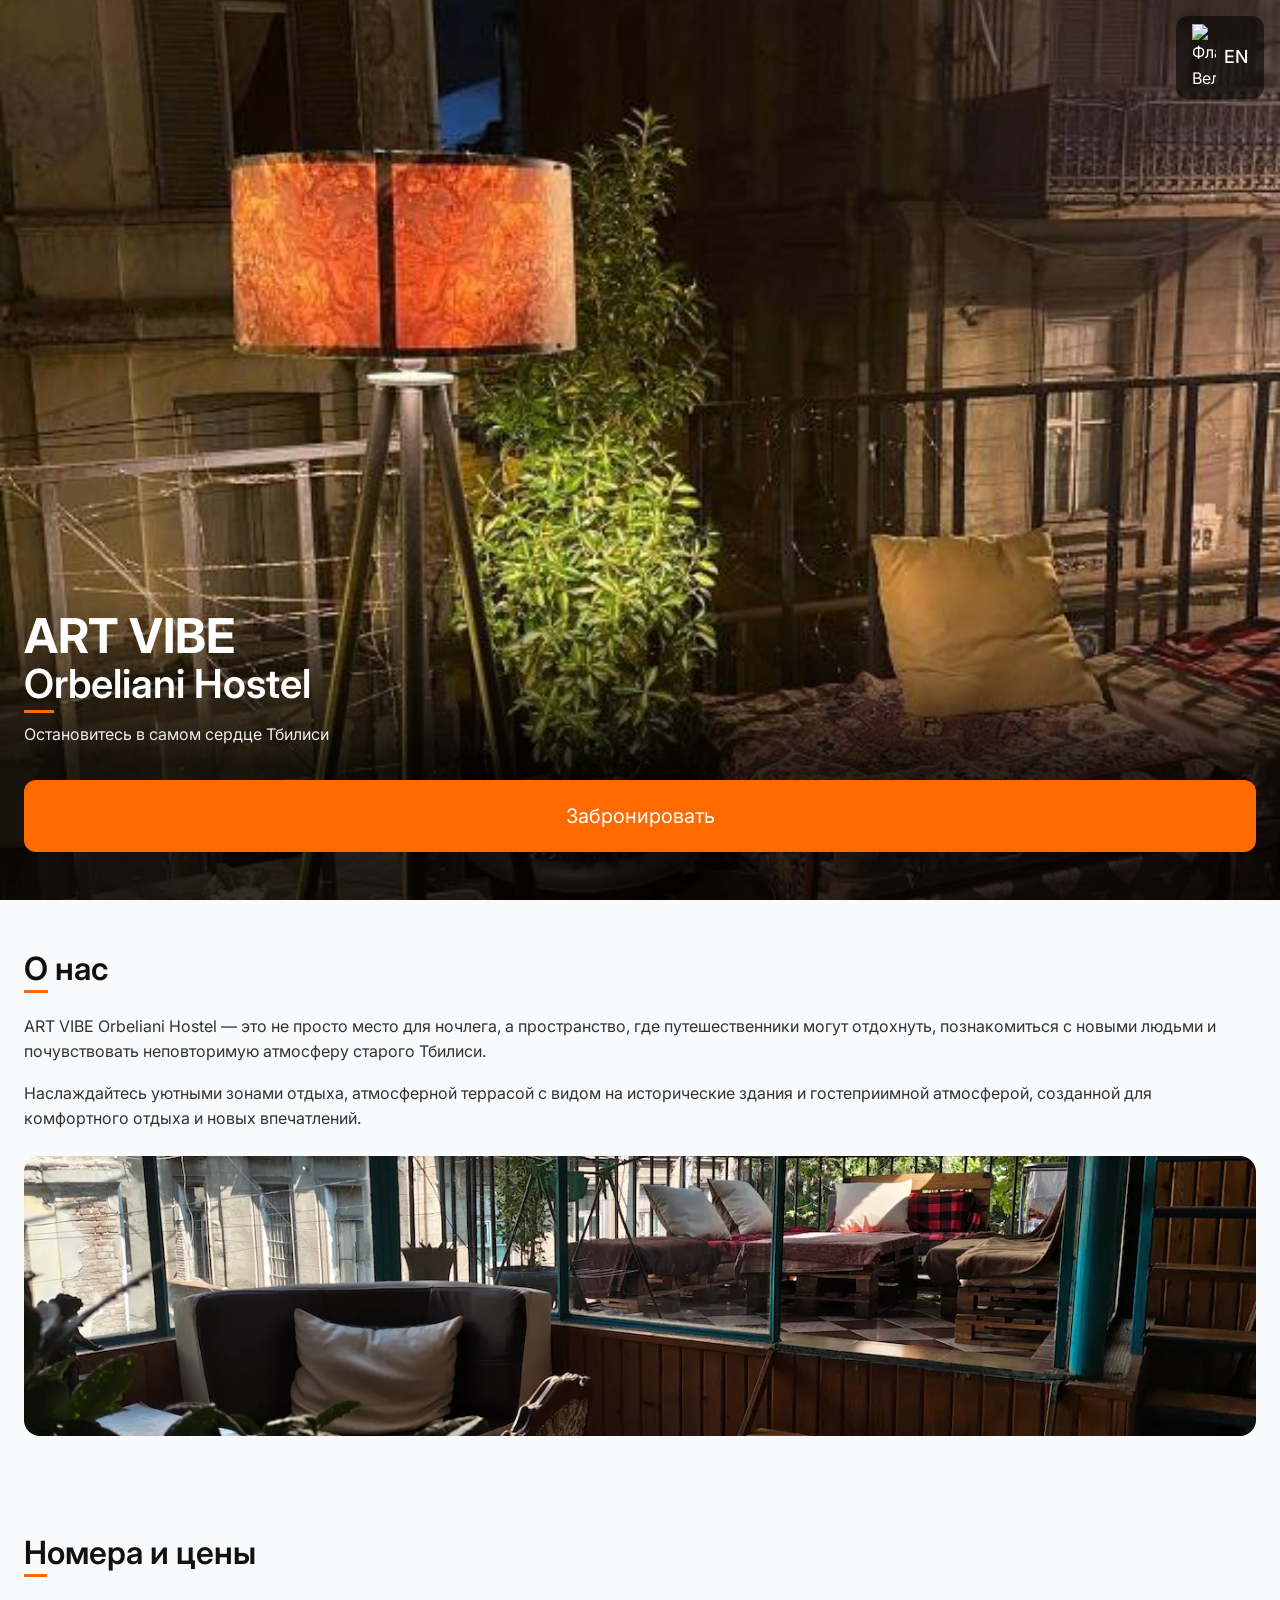
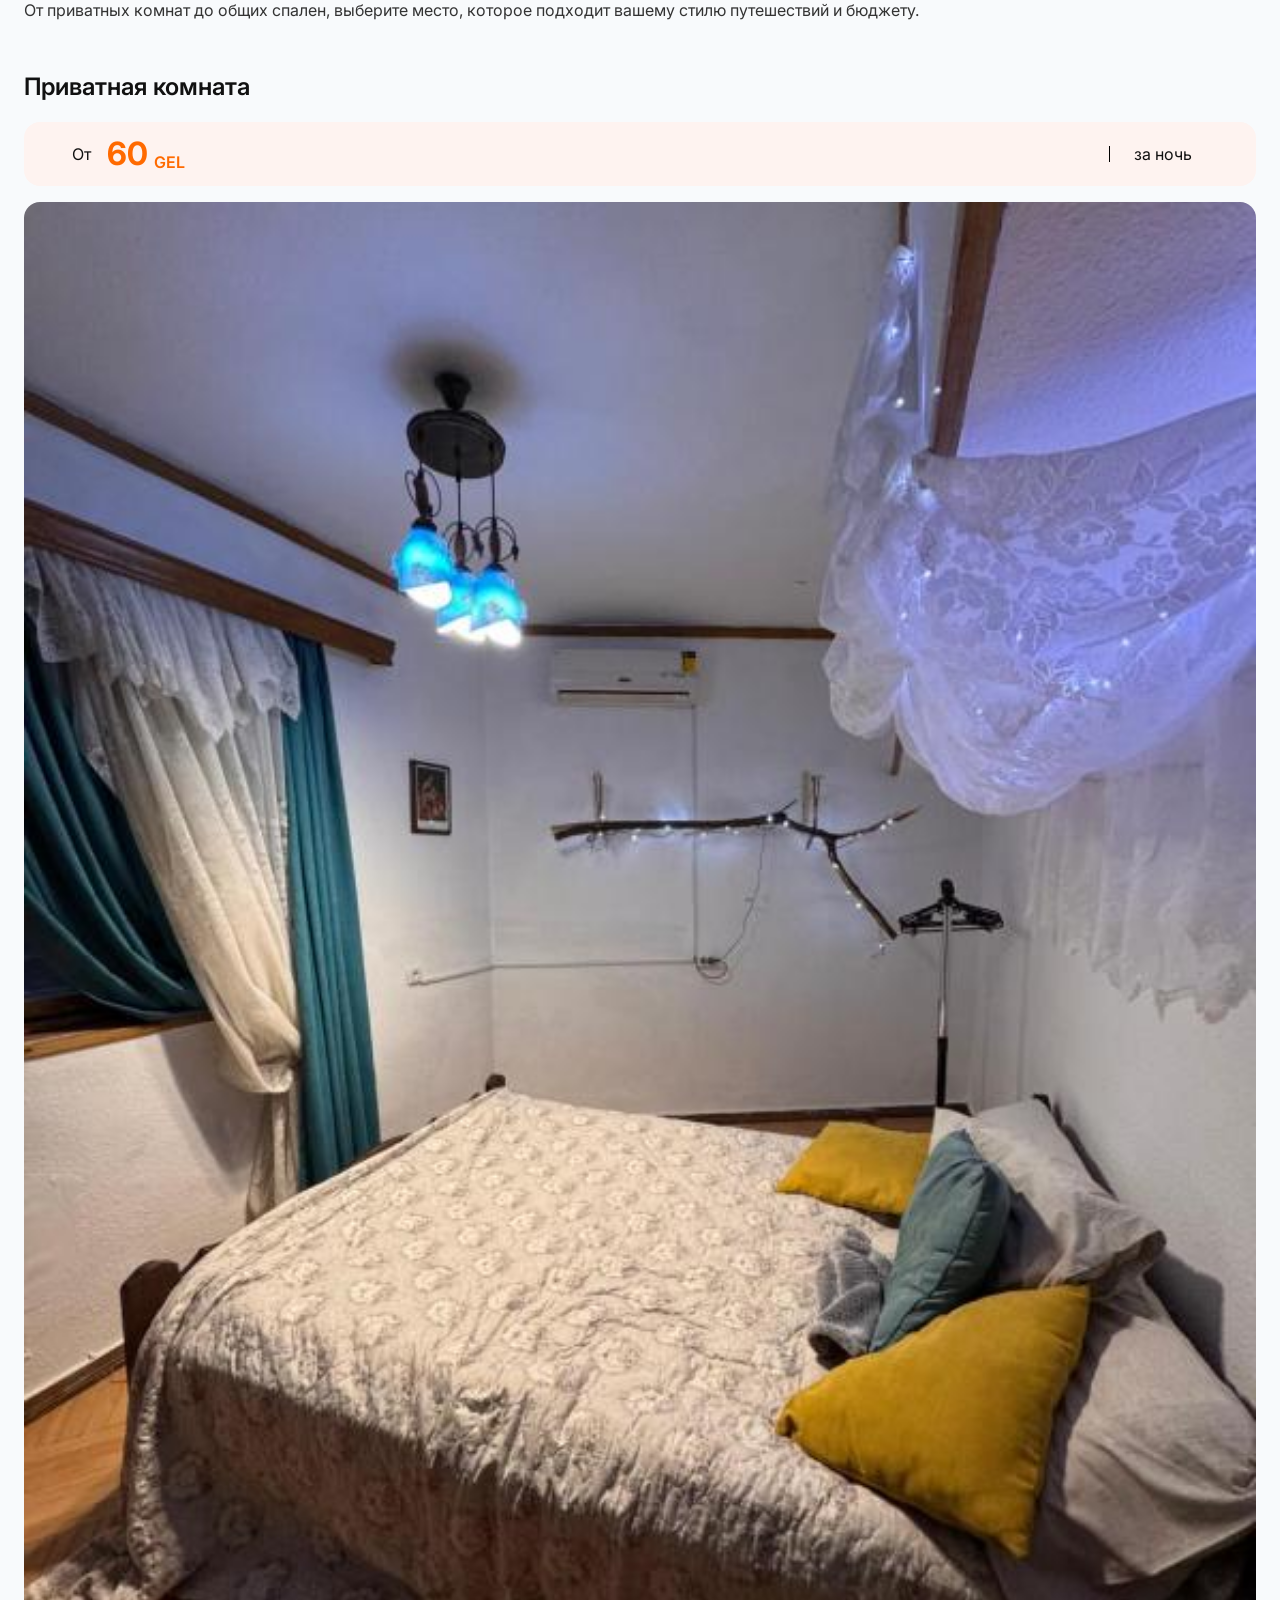
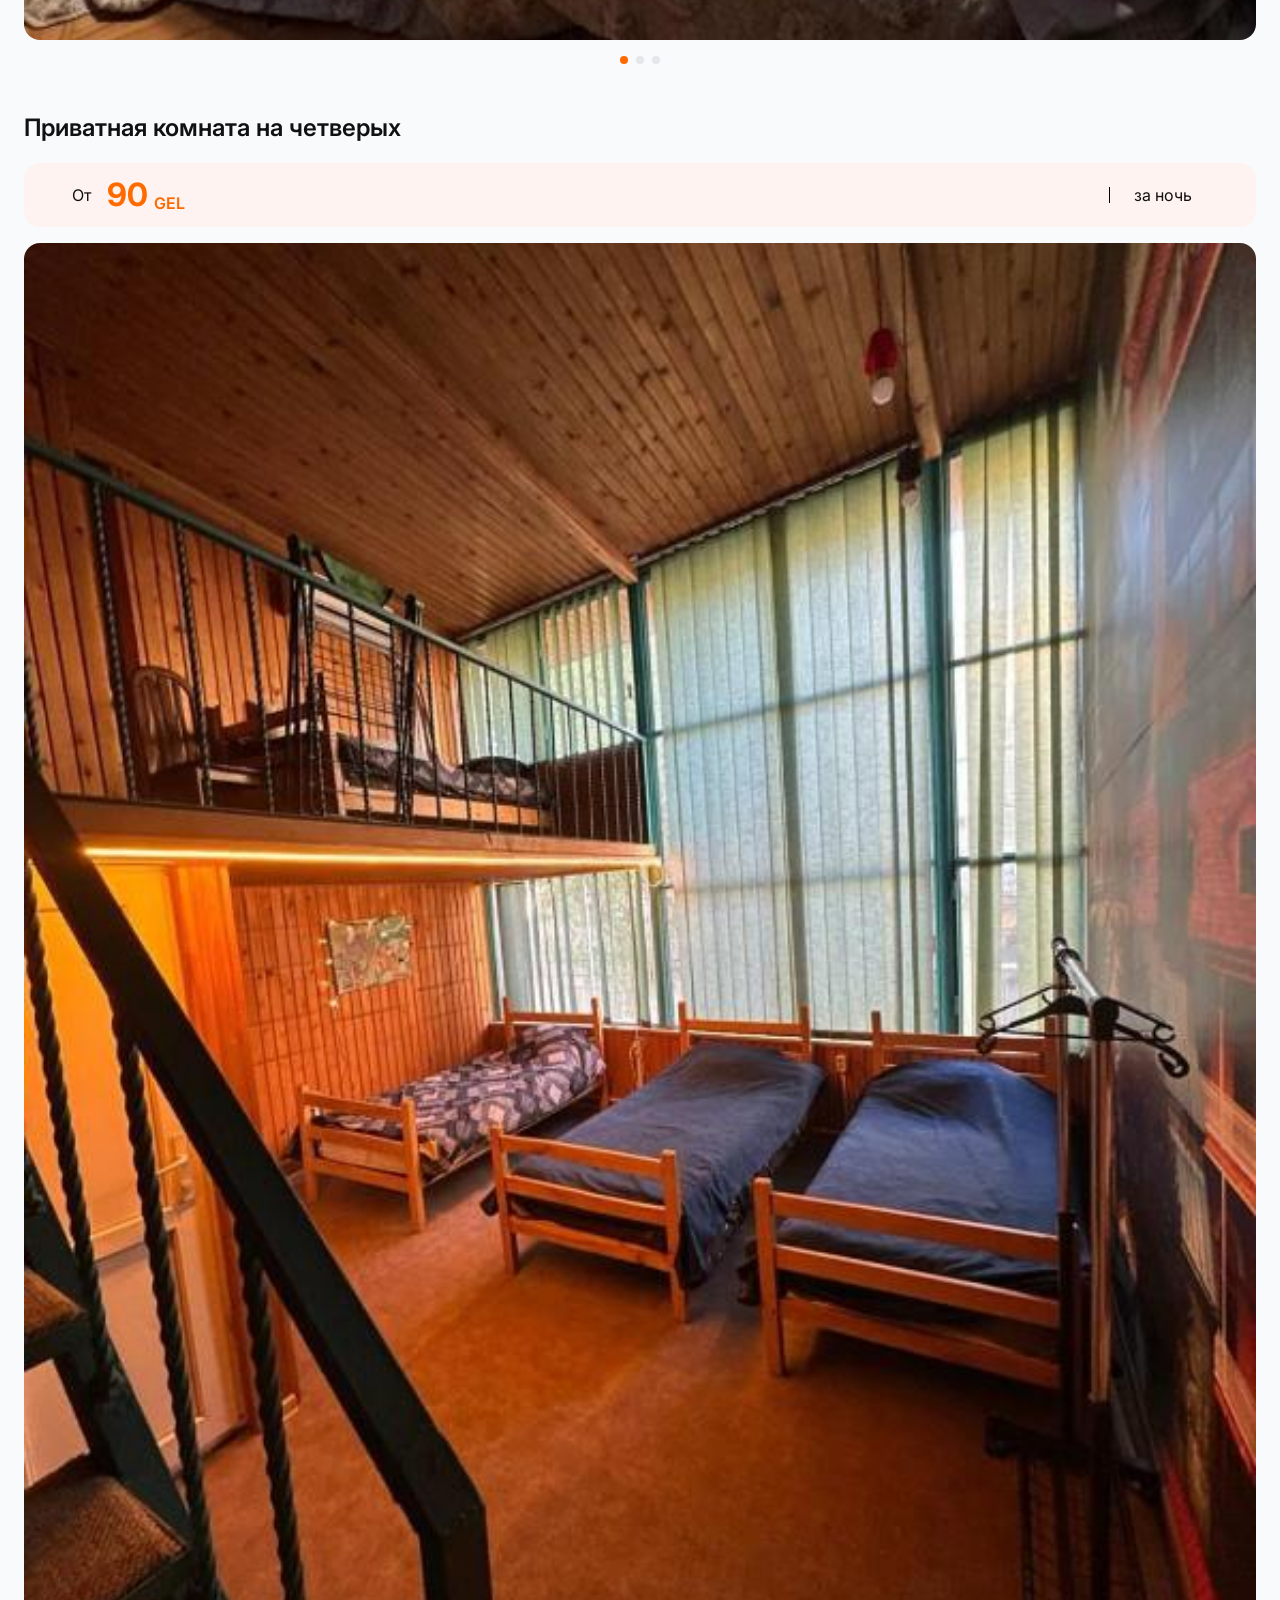
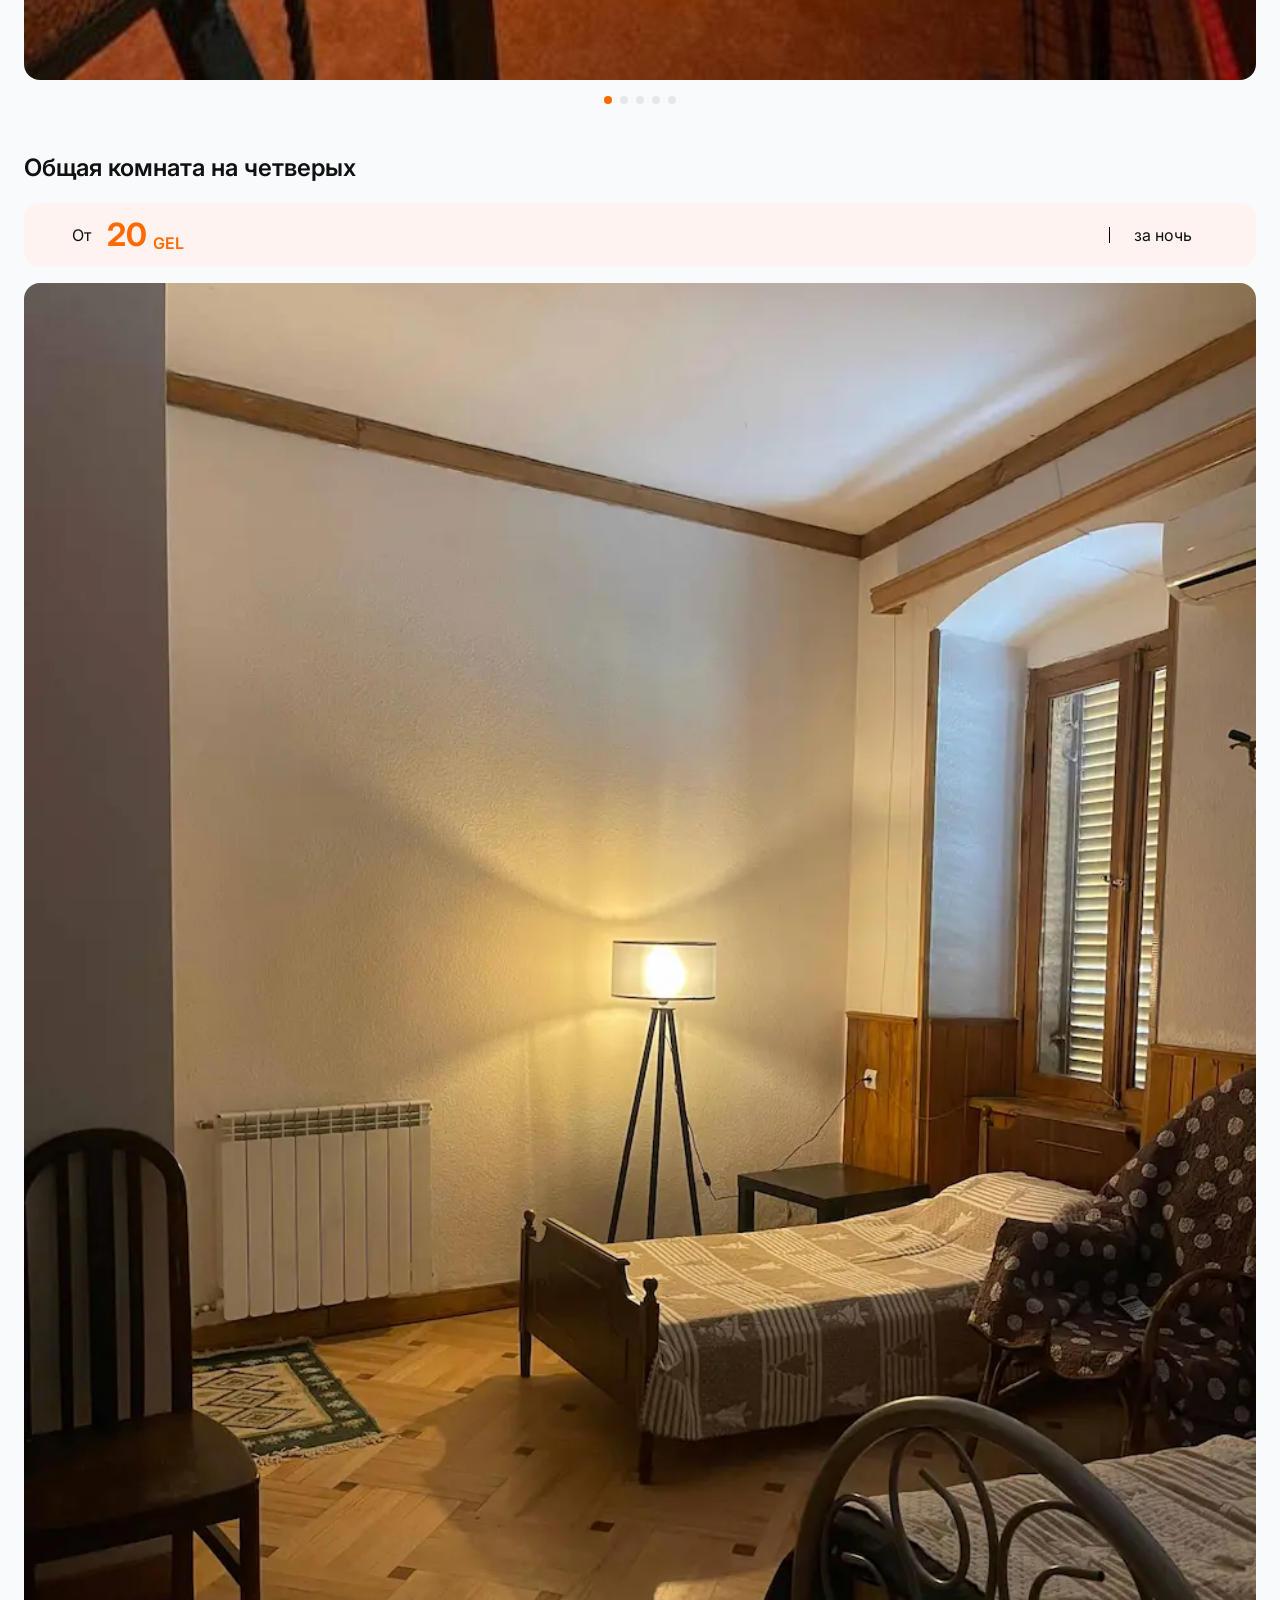
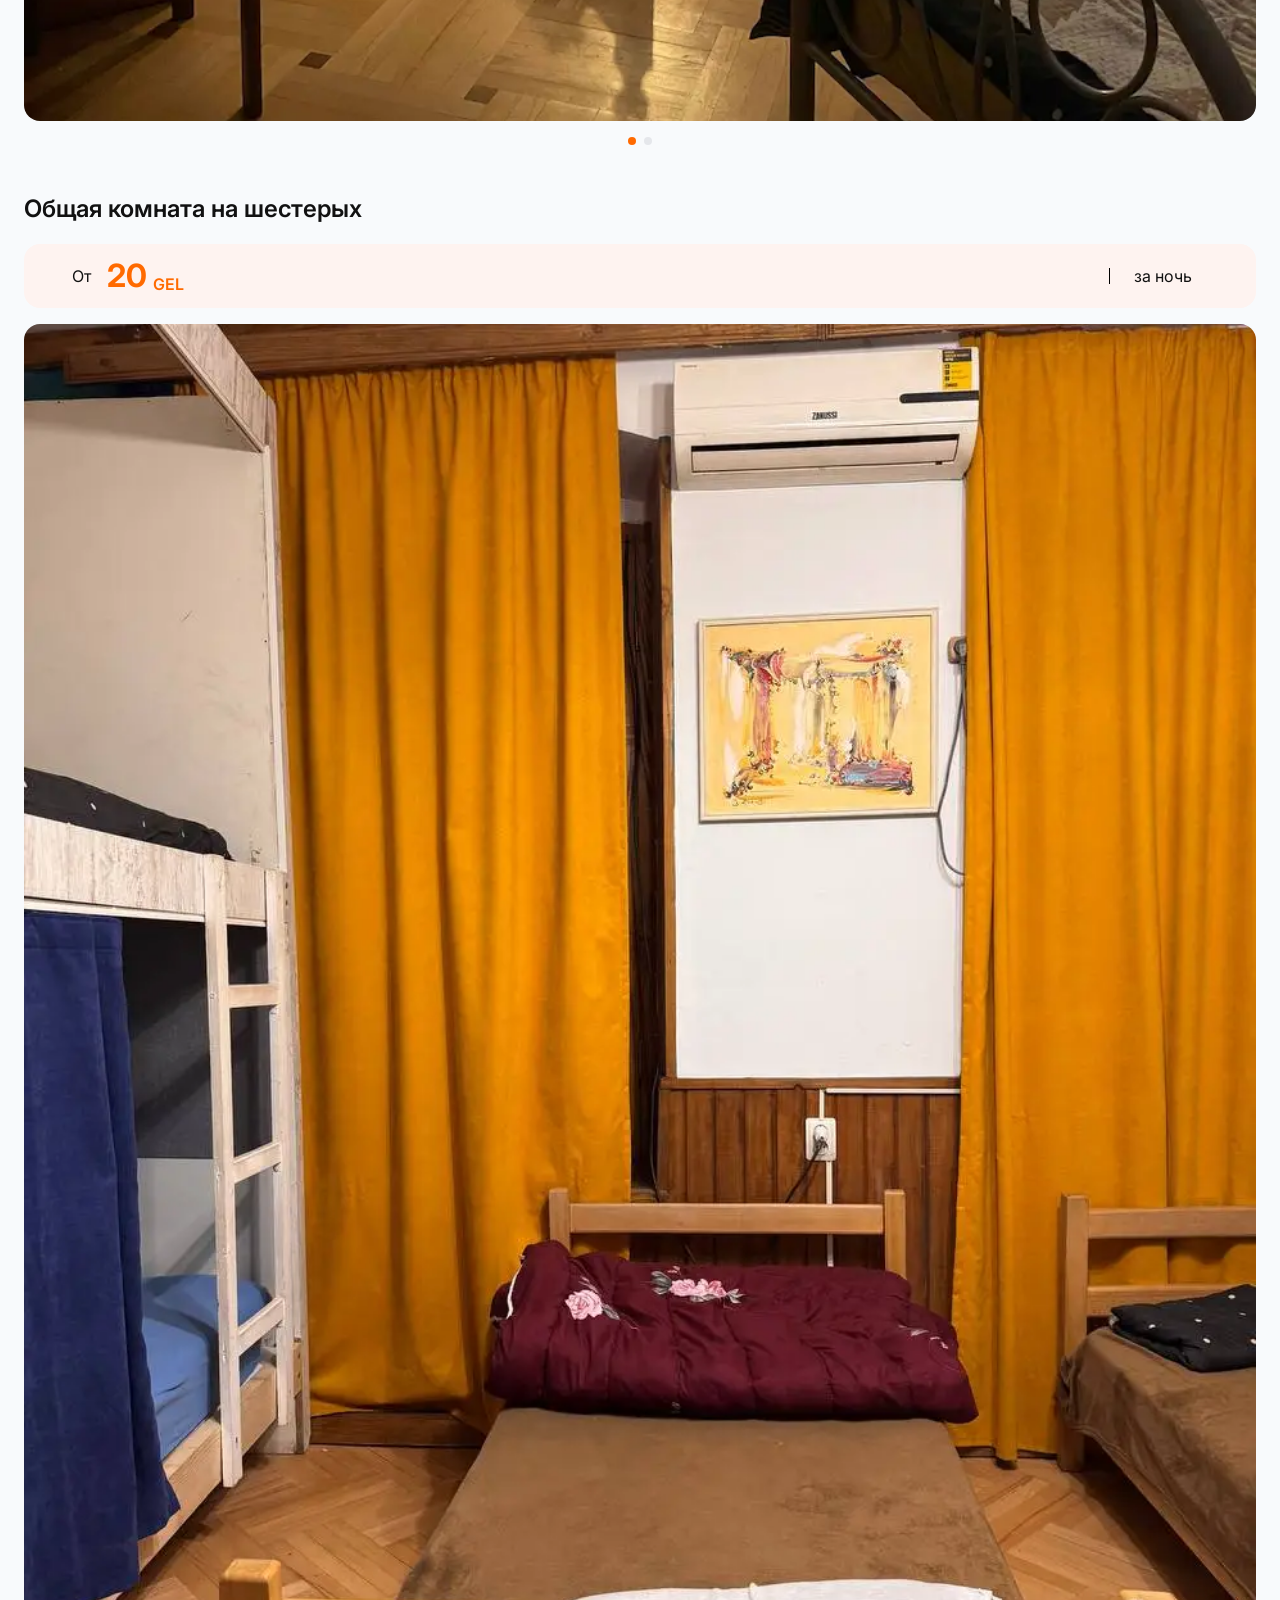
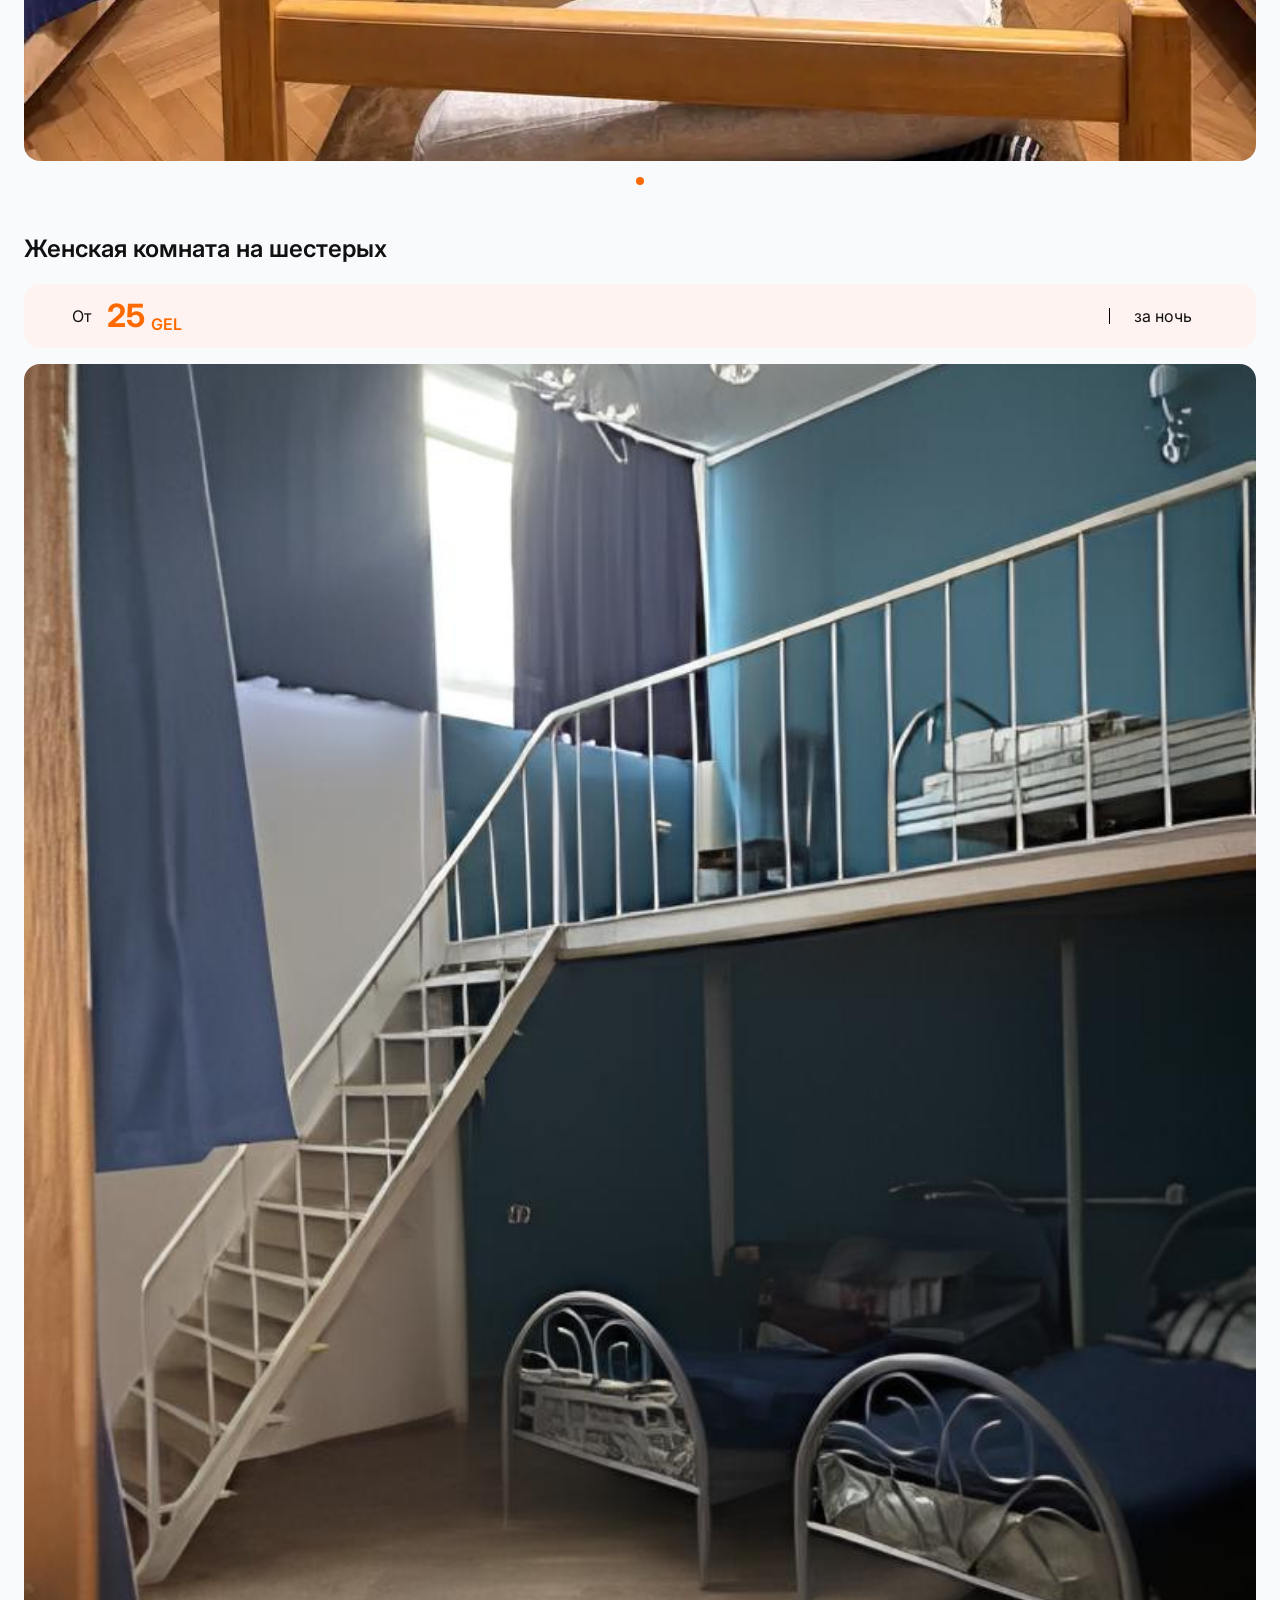
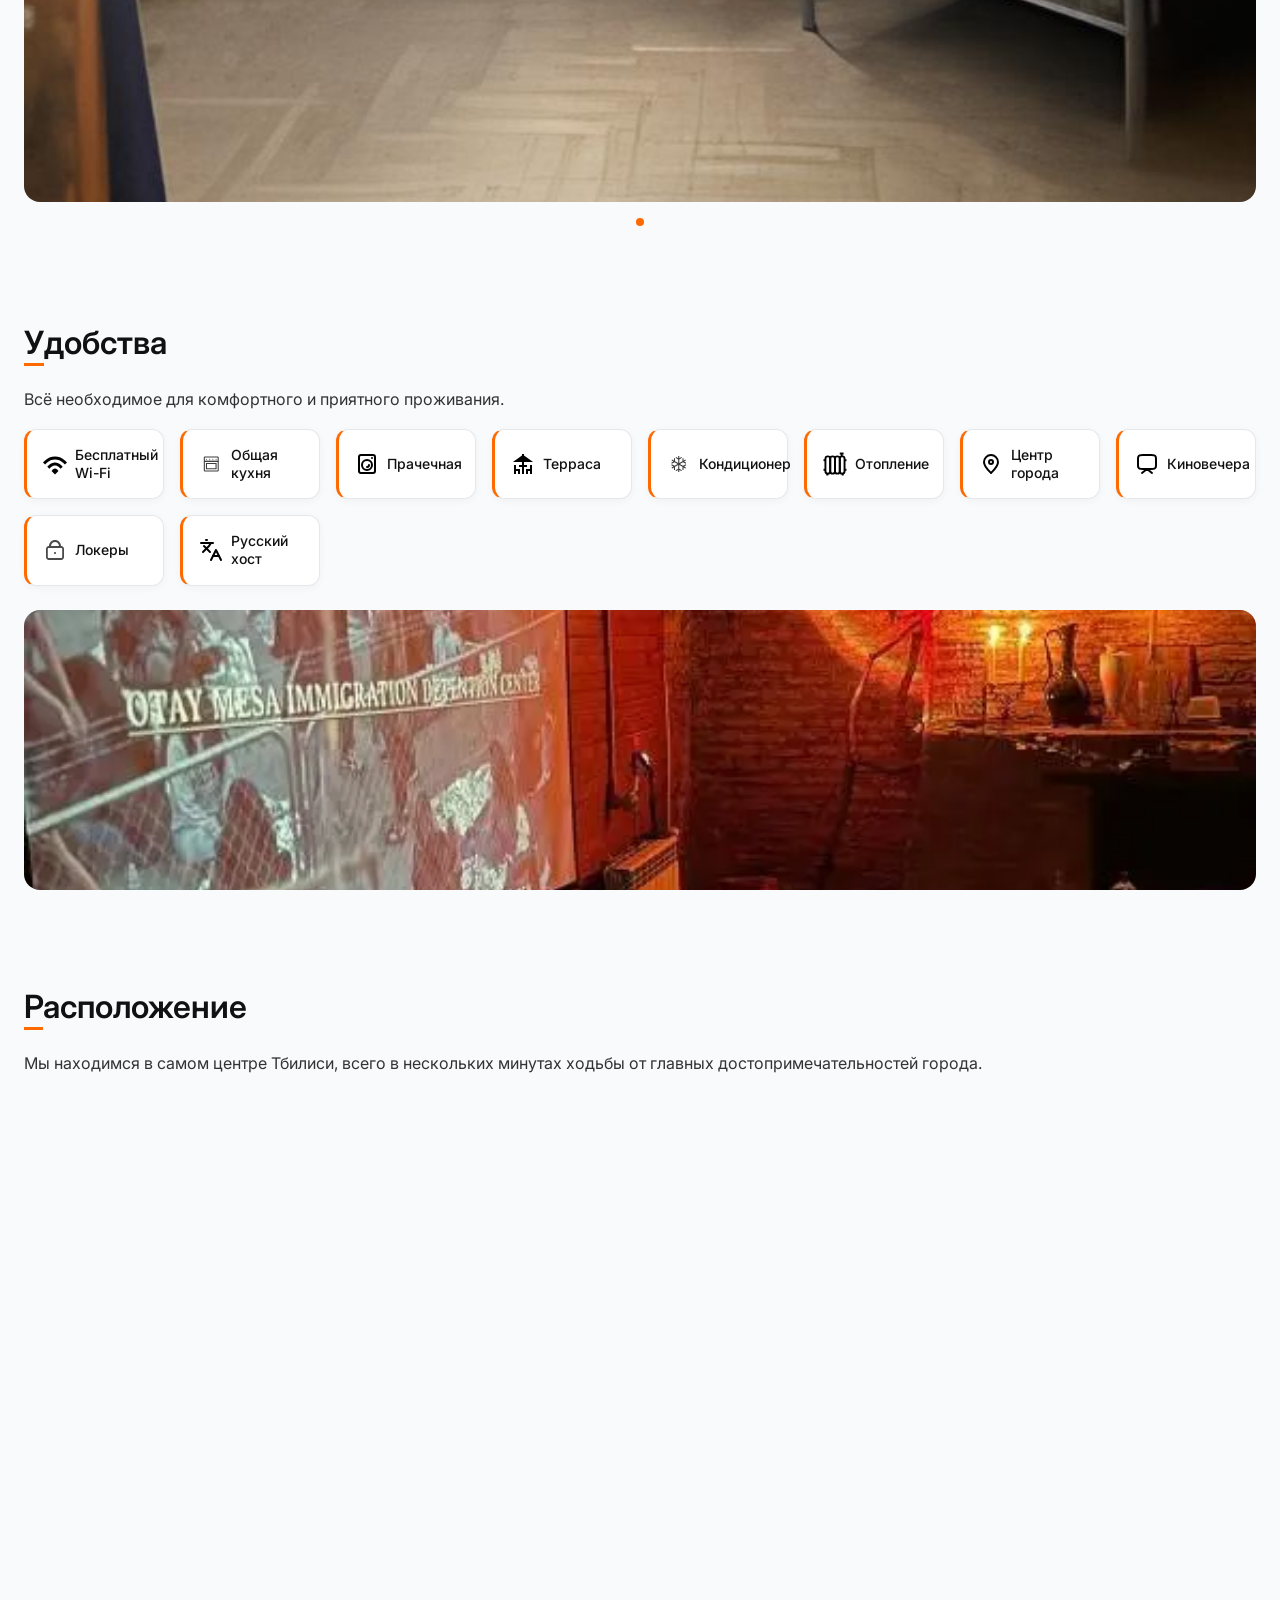
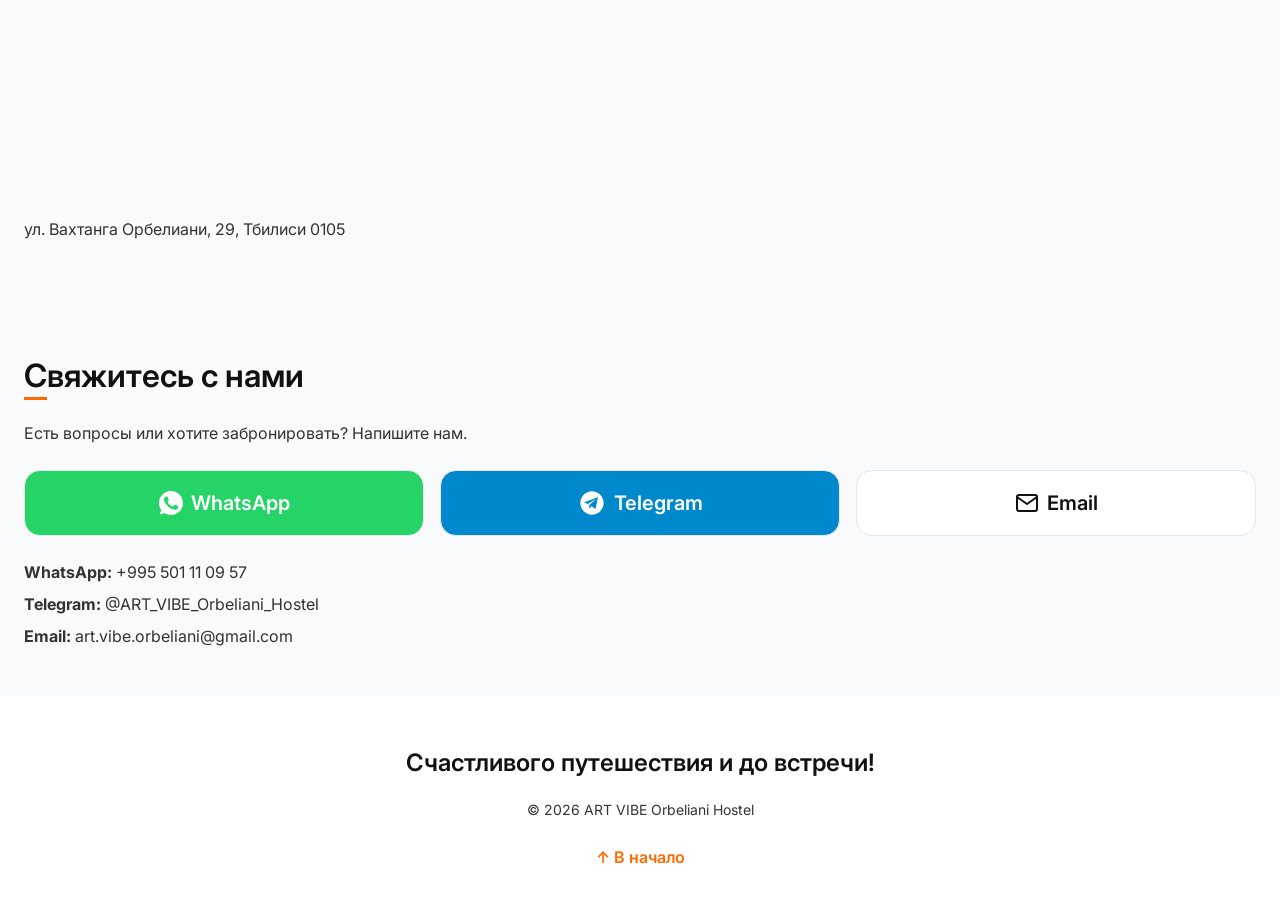
==== commit aa27be80: "Compress images" ====
--- a/ru.html
+++ b/ru.html
@@ -43,10 +43,9 @@
         Наслаждайтесь уютными зонами отдыха, атмосферной террасой с видом на исторические здания и гостеприимной атмосферой, созданной для комфортного отдыха и новых впечатлений.
       </p>
 
-      <img src="Assets/about-image.jpg" 
+      <img src="Assets/about-image.webp" 
         alt="Терраса с видом на исторические здания Тбилиси" 
-        id="about-image"
-        loading="lazy">
+        id="about-image">
     </section>
 
     <section id="rooms">
@@ -65,7 +64,7 @@
         </div>
 
         <div class="room-images">
-          <img src="Assets/VIP3/vip3.jpg" alt="Приватная комната" loading="lazy">
+          <img src="Assets/VIP3/vip3.jpg" alt="Приватная комната">
           <img src="Assets/VIP3/vip3-1.jpg" alt="Приватная комната" loading="lazy">
           <img src="Assets/VIP3/vip3-2.jpg" alt="Приватная комната" loading="lazy">
         </div>
@@ -88,11 +87,11 @@
           </div>
         </div>
         <div class="room-images">
-          <img src="Assets/VIP5/vip5.jpg" alt="Приватная комната на 4" loading="lazy">
+          <img src="Assets/VIP5/vip5.jpg" alt="Приватная комната на 4">
           <img src="Assets/VIP5/vip5-1.jpg" alt="Приватная комната на 4" loading="lazy">
           <img src="Assets/VIP5/vip5-2.jpg" alt="Приватная комната на 4" loading="lazy">
-          <img src="Assets/VIP5/vip5-4.jpg" alt="Приватная комната на 4" loading="lazy">
-          <img src="Assets/VIP5/vip5-5.jpg" alt="Приватная комната на 4" loading="lazy">
+          <img src="Assets/VIP5/vip5-4.webp" alt="Приватная комната на 4" loading="lazy">
+          <img src="Assets/VIP5/vip5-5.webp" alt="Приватная комната на 4" loading="lazy">
         </div>
         <div class="image-dots" aria-label="Image navigation">
           <span class="dot active"></span>
@@ -115,8 +114,8 @@
           </div>
         </div>
         <div class="room-images">
-          <img src="Assets/Dorm4/dorm-4.jpg" alt="Общая комната на 4 кровати" loading="lazy">
-          <img src="Assets/Dorm4/toilet.jpg" alt="Общая комната на 4 кровати" loading="lazy">
+          <img src="Assets/Dorm4/dorm-4.webp" alt="Общая комната на 4 кровати">
+          <img src="Assets/Dorm4/toilet.webp" alt="Общая комната на 4 кровати" loading="lazy">
         </div>
         <div class="image-dots" aria-label="Image navigation">
           <span class="dot active"></span>
@@ -136,7 +135,7 @@
           </div>
         </div>
         <div class="room-images">
-          <img src="Assets/Dorm6/dorm-6.jpg" alt="Общая комната на 6 кроватей" loading="lazy">
+          <img src="Assets/Dorm6/dorm-6.webp" alt="Общая комната на 6 кроватей" loading="lazy">
         </div>
         <div class="image-dots" aria-label="Image navigation">
           <span class="dot active"></span>
@@ -220,7 +219,7 @@
         </li>
       </ul>
 
-      <img src="Assets/Basement/projector.jpg" 
+      <img src="Assets/Basement/projector.webp" 
         alt="Уютный киновечер с проектором в хостеле ART VIBE Orbeliani" 
         id="amenities-image"
         loading="lazy">
--- a/style.css
+++ b/style.css
@@ -252,6 +252,7 @@
   scroll-snap-align: start;
   aspect-ratio: 3 / 3.5;
   object-fit: cover;
+  flex: 0 0 100%;
 }
 
 .image-dots {
